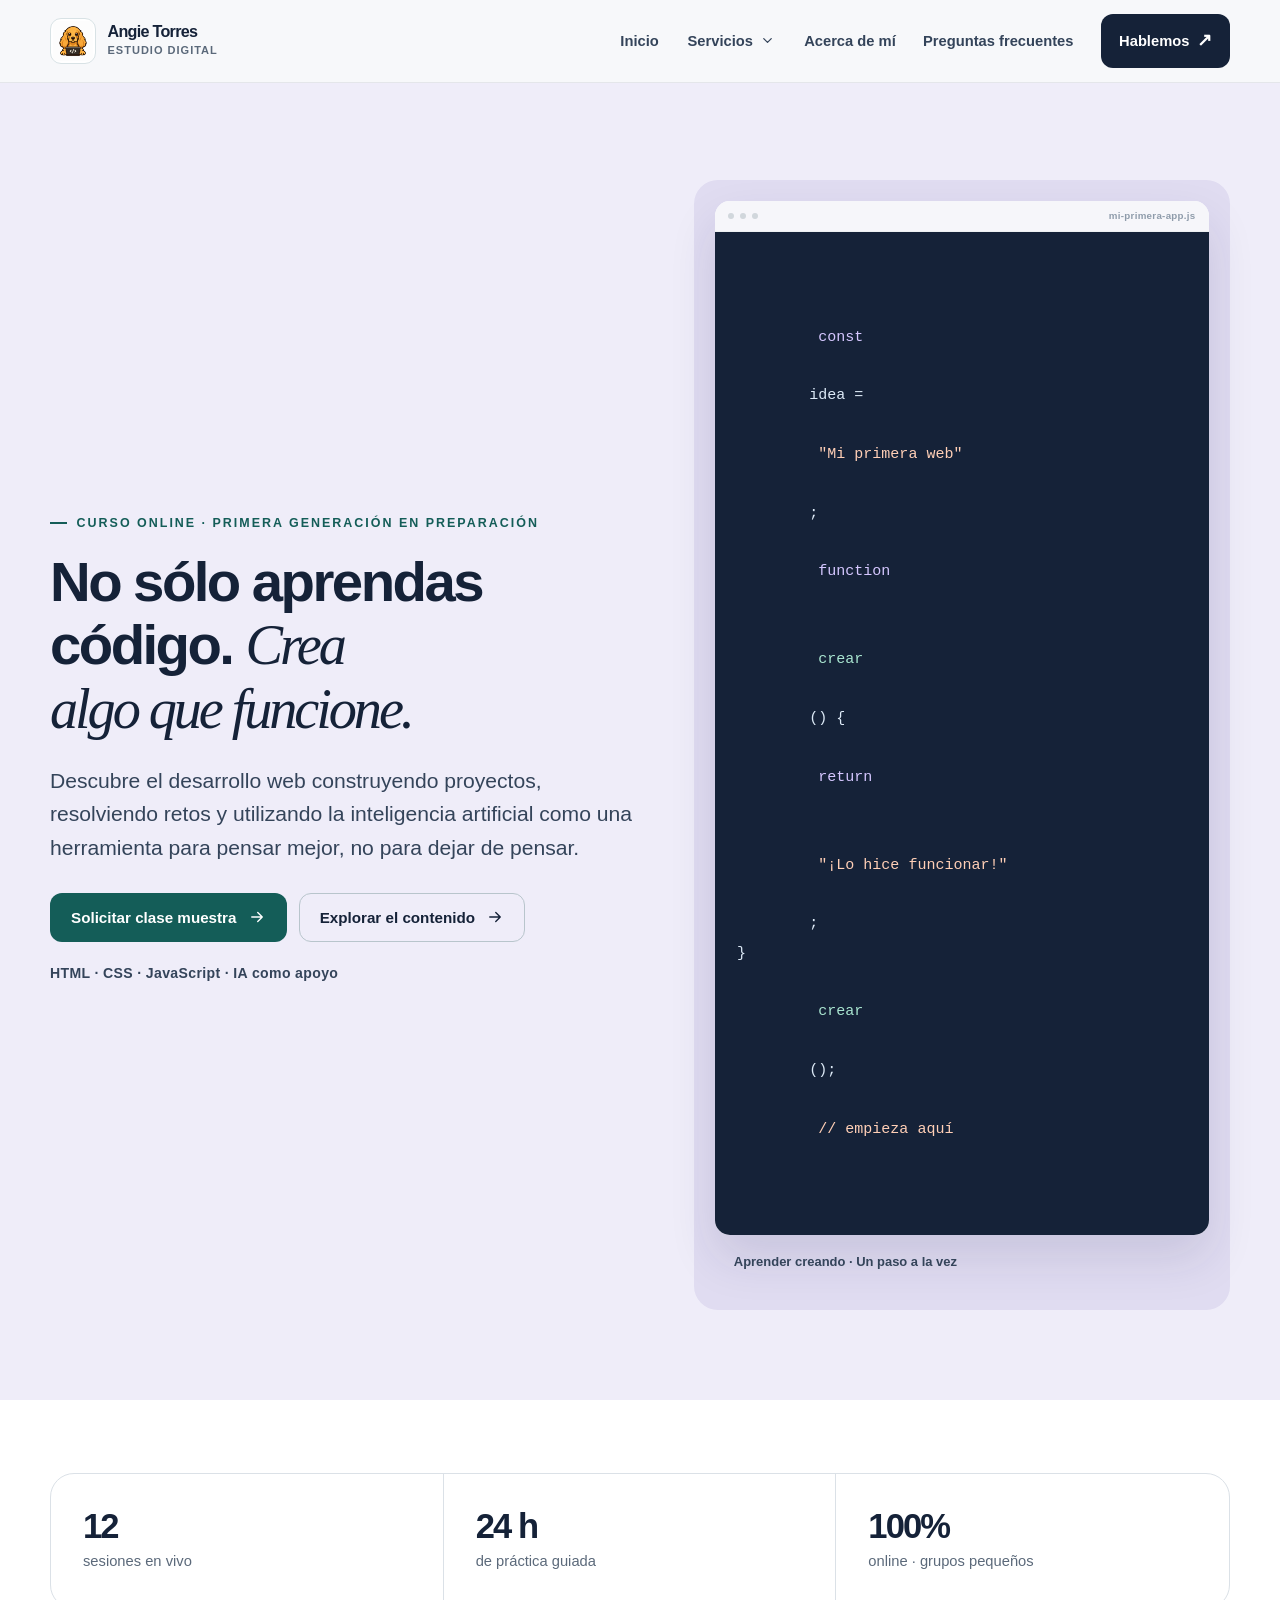
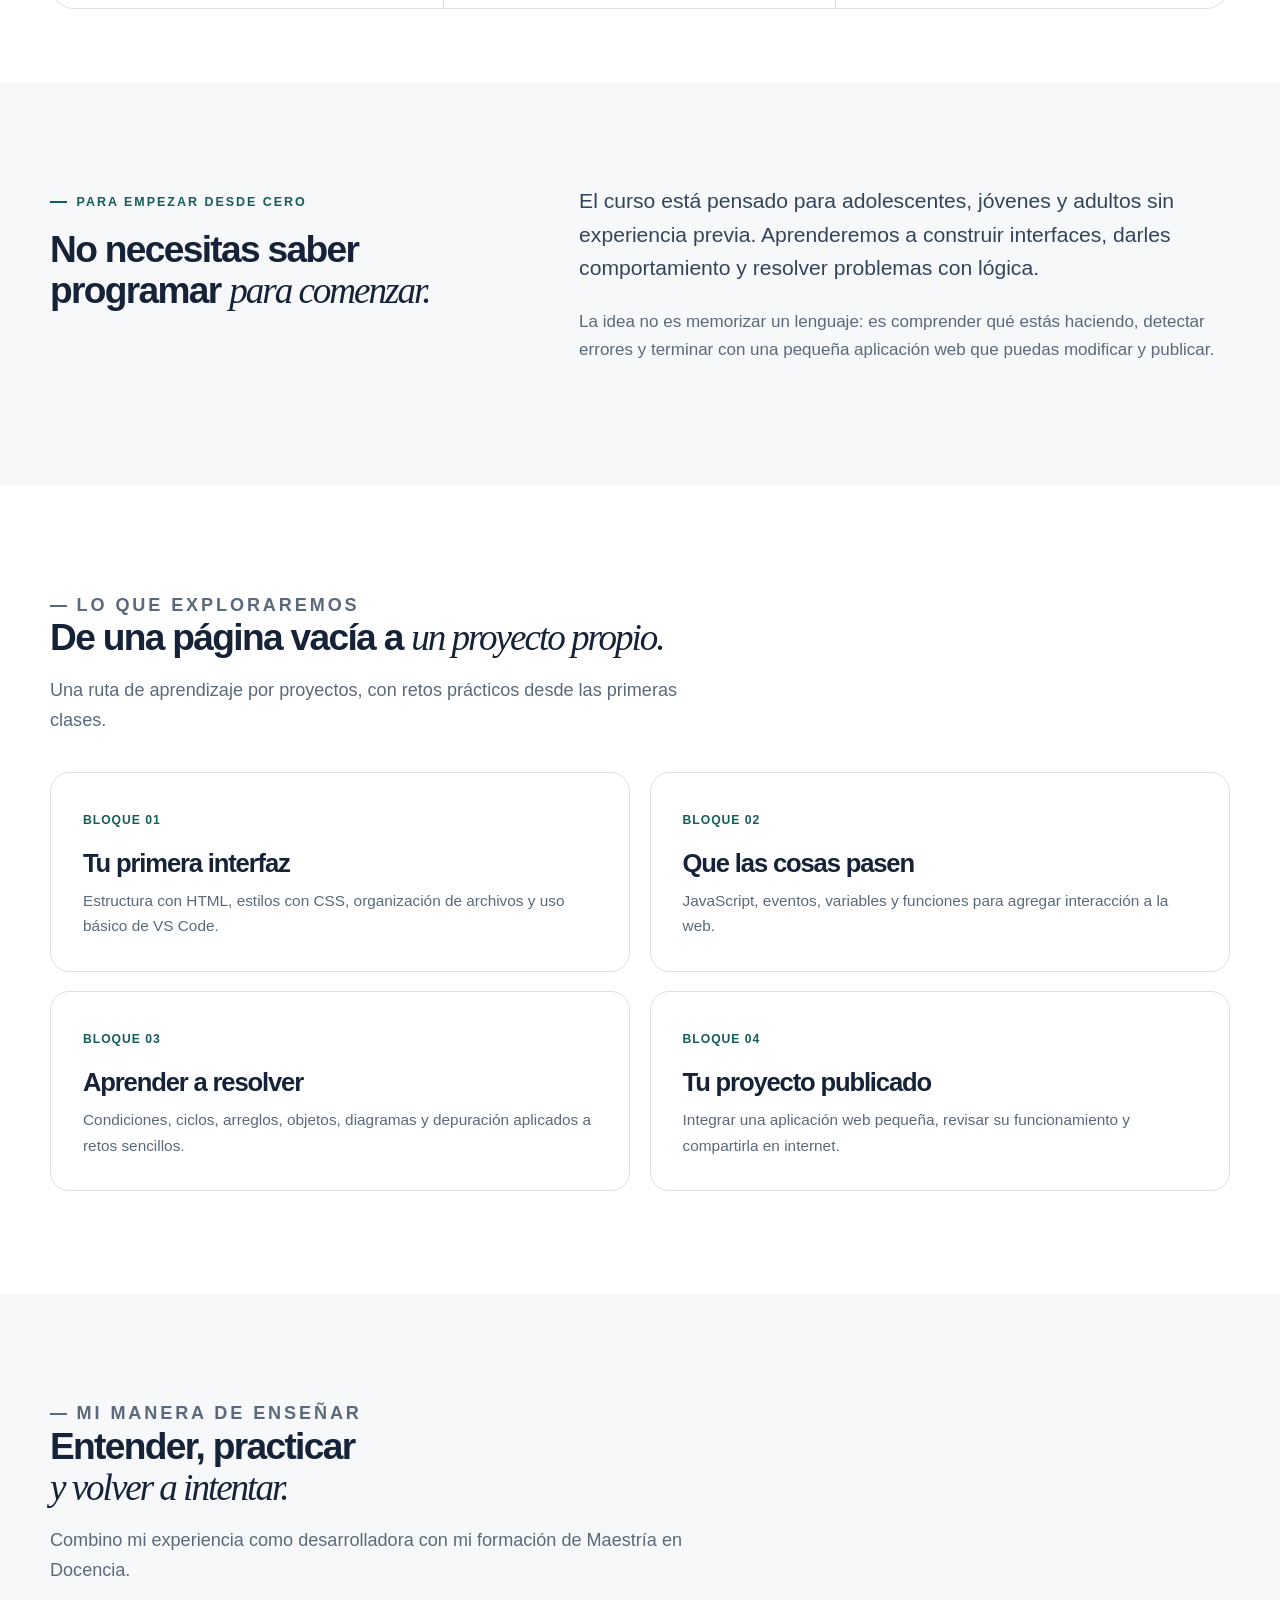
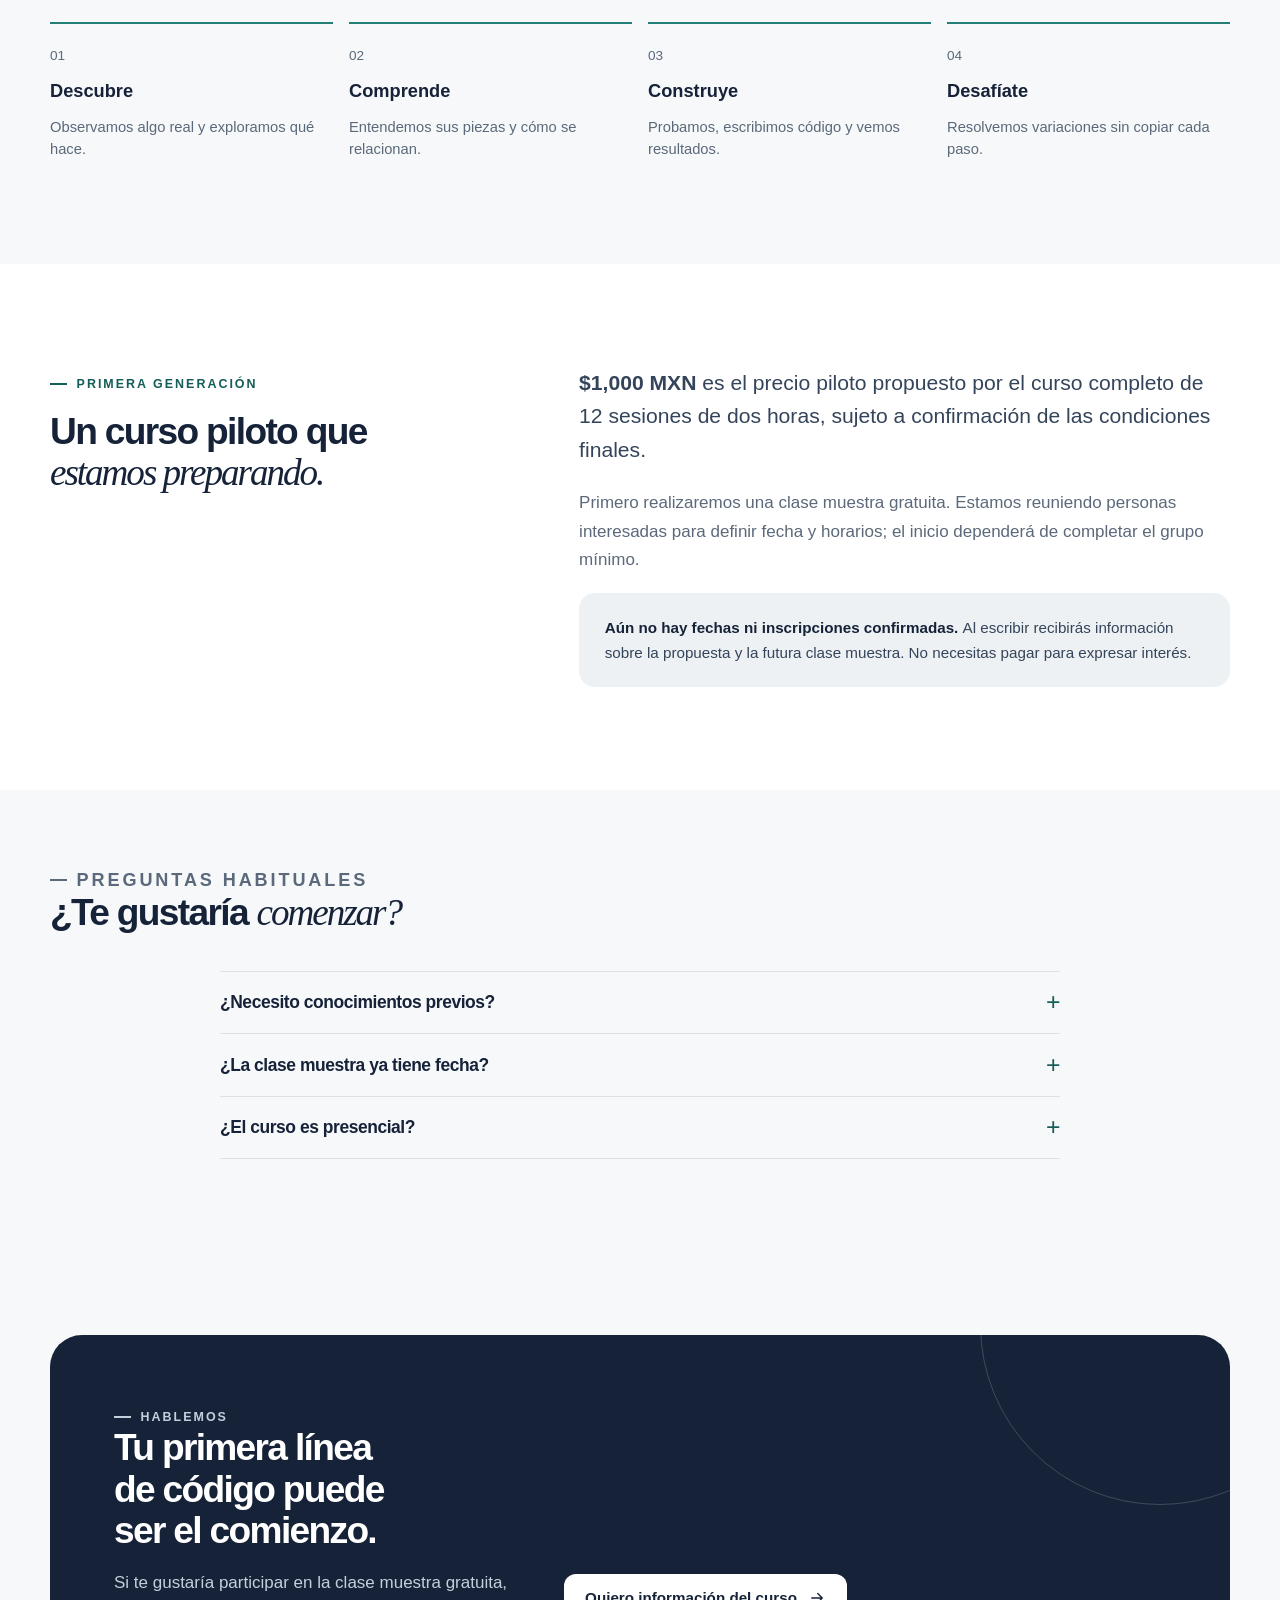
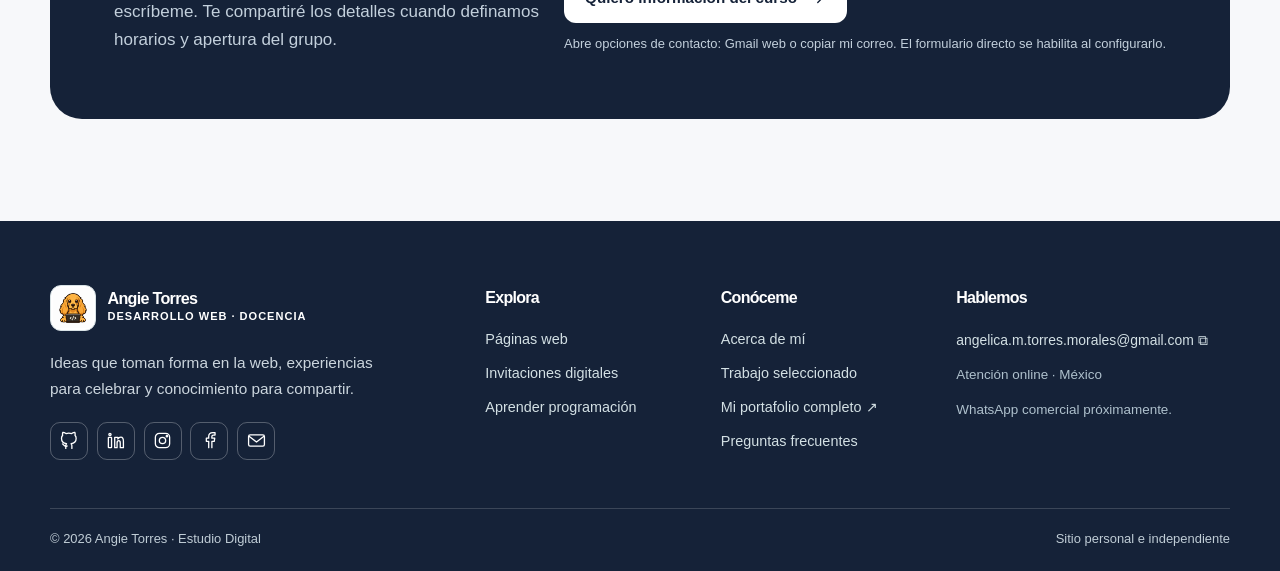
==== aprender.html @ 7e2b2d13 "feat: estructura profesional Estudio Digital V2" ====
<!DOCTYPE html>
<html lang="es-MX">
 <head>
  <meta charset="utf-8">
  <meta content="width=device-width,initial-scale=1" name="viewport">
  <title>
   Curso de desarrollo web desde cero | Angie Torres
  </title>
  <meta content="Curso online en preparaci&oacute;n: HTML, CSS, JavaScript e IA como apoyo. 12 sesiones, 24 horas y clase muestra gratuita, con fechas por definir." name="description">
  <meta content="#f7f8fa" name="theme-color">
  <meta content="website" property="og:type">
  <meta content="es_MX" property="og:locale">
  <meta content="Curso de desarrollo web desde cero | Angie Torres" property="og:title">
  <meta content="Curso online en preparaci&oacute;n: HTML, CSS, JavaScript e IA como apoyo. 12 sesiones, 24 horas y clase muestra gratuita, con fechas por definir." property="og:description">
  <link href="/assets/chewie/chewie-long.ico" rel="icon" type="image/x-icon">
  <link href="/assets/chewie/chewie-long-48.png" rel="icon" sizes="48x48" type="image/png">
  <link href="/assets/chewie/chewie-long-180.png" rel="apple-touch-icon" sizes="180x180">
  <link href="/css/tokens.css" rel="stylesheet">
  <link href="/css/global.css" rel="stylesheet">
  <link href="/css/components.css" rel="stylesheet">
  <link href="/css/chewie-v13.css" rel="stylesheet">
  <link href="/css/visual-refresh-v14.css" rel="stylesheet">
  <link href="/css/restore-v16.css" rel="stylesheet">
  <link href="/css/pages/aprender.css" rel="stylesheet">
  <script defer src="/js/emailjs-config.js">
  </script>
  <script defer src="/js/shared-layout.js">
  </script>
 </head>
 <body data-page="aprender">
  <a class="skip-link" href="#contenido">
   Saltar al contenido
  </a>
  <div id="shared-header">
  </div>
  <div id="shared-backdrop">
  </div>
  <main id="contenido">
   <!-- Sección: page-hero · page-hero-learning -->
   <section aria-labelledby="learn-title" class="page-hero page-hero-learning">
    <div class="container page-hero-grid">
     <div>
      <p class="kicker">
       Curso online &middot; Primera generaci&oacute;n en preparaci&oacute;n
      </p>
      <h1 id="learn-title">
       No s&oacute;lo aprendas c&oacute;digo.
       <span class="editorial">
        Crea algo que funcione.
       </span>
      </h1>
      <p class="lead">
       Descubre el desarrollo web construyendo proyectos, resolviendo retos y utilizando la inteligencia artificial como una herramienta para pensar mejor, no para dejar de pensar.
      </p>
      <div class="btn-row">
       <a class="btn btn-primary" data-contact="programacion" href="#contacto">
        Solicitar clase muestra
        <svg aria-hidden="true" fill="none" stroke="currentColor" stroke-linecap="round" stroke-linejoin="round" stroke-width="1.8" viewbox="0 0 24 24">
         <path d="M5 12h14m-6-6 6 6-6 6">
         </path>
        </svg>
       </a>
       <a class="btn btn-outline" href="#contenido-curso">
        Explorar el contenido
        <svg aria-hidden="true" fill="none" stroke="currentColor" stroke-linecap="round" stroke-linejoin="round" stroke-width="1.8" viewbox="0 0 24 24">
         <path d="M5 12h14m-6-6 6 6-6 6">
         </path>
        </svg>
       </a>
      </div>
      <p class="hero-meta">
       HTML &middot; CSS &middot; JavaScript &middot; IA como apoyo
      </p>
     </div>
     <div aria-label="Ilustraci&oacute;n tipogr&aacute;fica de una pr&aacute;ctica de JavaScript, no un editor funcional" class="learning-visual">
      <div class="code-window">
       <div aria-hidden="true" class="window-top">
        <i>
        </i>
        <i>
        </i>
        <i>
        </i>
        <span>
         mi-primera-app.js
        </span>
       </div>
       <div class="code-content">
        <span class="violet">
         const
        </span>
        idea =
        <span class="peach">
         "Mi primera web"
        </span>
        ;
        <span class="violet">
         function
        </span>
        <span class="mint">
         crear
        </span>
        () {
        <span class="violet">
         return
        </span>
        <span class="peach">
         "&iexcl;Lo hice funcionar!"
        </span>
        ;
}
        <span class="mint">
         crear
        </span>
        ();
        <span class="peach">
         // empieza aqu&iacute;
        </span>
       </div>
      </div>
      <p class="learning-caption">
       Aprender creando &middot; Un paso a la vez
      </p>
     </div>
    </div>
   </section>
   <!-- Sección: section-compact · section-white -->
   <section class="section-compact section-white">
    <div class="container">
     <div aria-label="Datos del curso piloto" class="facts-strip">
      <div class="fact">
       <strong>
        12
       </strong>
       <span>
        sesiones en vivo
       </span>
      </div>
      <div class="fact">
       <strong>
        24 h
       </strong>
       <span>
        de pr&aacute;ctica guiada
       </span>
      </div>
      <div class="fact">
       <strong>
        100%
       </strong>
       <span>
        online &middot; grupos peque&ntilde;os
       </span>
      </div>
     </div>
    </div>
   </section>
   <!-- Sección: section -->
   <section aria-labelledby="learn-intro" class="section">
    <div class="container intro-columns">
     <div>
      <p class="kicker">
       Para empezar desde cero
      </p>
      <h2 id="learn-intro">
       No necesitas saber programar
       <span class="editorial">
        para comenzar.
       </span>
      </h2>
     </div>
     <div>
      <p class="lead">
       El curso est&aacute; pensado para adolescentes, j&oacute;venes y adultos sin experiencia previa. Aprenderemos a construir interfaces, darles comportamiento y resolver problemas con l&oacute;gica.
      </p>
      <p class="muted">
       La idea no es memorizar un lenguaje: es comprender qu&eacute; est&aacute;s haciendo, detectar errores y terminar con una peque&ntilde;a aplicaci&oacute;n web que puedas modificar y publicar.
      </p>
     </div>
    </div>
   </section>
   <!-- Sección: contenido-curso -->
   <section aria-labelledby="curriculum-title" class="section section-white anchor-offset" id="contenido-curso">
    <div class="container">
     <div class="section-intro">
      <p class="kicker">
       Lo que exploraremos
      </p>
      <h2 id="curriculum-title">
       De una p&aacute;gina vac&iacute;a a
       <span class="editorial">
        un proyecto propio.
       </span>
      </h2>
      <p>
       Una ruta de aprendizaje por proyectos, con retos pr&aacute;cticos desde las primeras clases.
      </p>
     </div>
     <div class="curriculum-grid">
      <div class="curriculum-card">
       <span class="module">
        Bloque 01
       </span>
       <h3>
        Tu primera interfaz
       </h3>
       <p>
        Estructura con HTML, estilos con CSS, organizaci&oacute;n de archivos y uso b&aacute;sico de VS Code.
       </p>
      </div>
      <div class="curriculum-card">
       <span class="module">
        Bloque 02
       </span>
       <h3>
        Que las cosas pasen
       </h3>
       <p>
        JavaScript, eventos, variables y funciones para agregar interacci&oacute;n a la web.
       </p>
      </div>
      <div class="curriculum-card">
       <span class="module">
        Bloque 03
       </span>
       <h3>
        Aprender a resolver
       </h3>
       <p>
        Condiciones, ciclos, arreglos, objetos, diagramas y depuraci&oacute;n aplicados a retos sencillos.
       </p>
      </div>
      <div class="curriculum-card">
       <span class="module">
        Bloque 04
       </span>
       <h3>
        Tu proyecto publicado
       </h3>
       <p>
        Integrar una aplicaci&oacute;n web peque&ntilde;a, revisar su funcionamiento y compartirla en internet.
       </p>
      </div>
     </div>
    </div>
   </section>
   <!-- Sección: section -->
   <section aria-labelledby="method-title" class="section">
    <div class="container">
     <div class="section-intro">
      <p class="kicker">
       Mi manera de ense&ntilde;ar
      </p>
      <h2 id="method-title">
       Entender, practicar
       <br>
       <span class="editorial">
        y volver a intentar.
       </span>
      </h2>
      <p>
       Combino mi experiencia como desarrolladora con mi formaci&oacute;n de Maestr&iacute;a en Docencia.
      </p>
     </div>
     <div class="method-grid">
      <div class="method-step">
       <span>
        01
       </span>
       <strong>
        Descubre
       </strong>
       <p>
        Observamos algo real y exploramos qu&eacute; hace.
       </p>
      </div>
      <div class="method-step">
       <span>
        02
       </span>
       <strong>
        Comprende
       </strong>
       <p>
        Entendemos sus piezas y c&oacute;mo se relacionan.
       </p>
      </div>
      <div class="method-step">
       <span>
        03
       </span>
       <strong>
        Construye
       </strong>
       <p>
        Probamos, escribimos c&oacute;digo y vemos resultados.
       </p>
      </div>
      <div class="method-step">
       <span>
        04
       </span>
       <strong>
        Desaf&iacute;ate
       </strong>
       <p>
        Resolvemos variaciones sin copiar cada paso.
       </p>
      </div>
     </div>
    </div>
   </section>
   <!-- Sección: section · section-white -->
   <section aria-labelledby="conditions-title" class="section section-white">
    <div class="container intro-columns">
     <div>
      <p class="kicker">
       Primera generaci&oacute;n
      </p>
      <h2 id="conditions-title">
       Un curso piloto que
       <span class="editorial">
        estamos preparando.
       </span>
      </h2>
     </div>
     <div>
      <p class="lead">
       <strong>
        $1,000 MXN
       </strong>
       es el precio piloto propuesto por el curso completo de 12 sesiones de dos horas, sujeto a confirmaci&oacute;n de las condiciones finales.
      </p>
      <p class="muted">
       Primero realizaremos una clase muestra gratuita. Estamos reuniendo personas interesadas para definir fecha y horarios; el inicio depender&aacute; de completar el grupo m&iacute;nimo.
      </p>
      <div class="notice">
       <strong>
        A&uacute;n no hay fechas ni inscripciones confirmadas.
       </strong>
       Al escribir recibir&aacute;s informaci&oacute;n sobre la propuesta y la futura clase muestra. No necesitas pagar para expresar inter&eacute;s.
      </div>
     </div>
    </div>
   </section>
   <!-- Sección: section-compact -->
   <section aria-labelledby="faq-title" class="section-compact">
    <div class="container">
     <div class="section-intro">
      <p class="kicker">
       Preguntas habituales
      </p>
      <h2 id="faq-title">
       &iquest;Te gustar&iacute;a
       <span class="editorial">
        comenzar?
       </span>
      </h2>
     </div>
     <div class="faq-list">
      <details>
       <summary>
        &iquest;Necesito conocimientos previos?
       </summary>
       <p>
        No. La propuesta est&aacute; dise&ntilde;ada para personas que quieren comenzar desde cero y practicar con HTML, CSS y JavaScript paso a paso.
       </p>
      </details>
      <details>
       <summary>
        &iquest;La clase muestra ya tiene fecha?
       </summary>
       <p>
        Todav&iacute;a no. Actualmente estamos reuniendo personas interesadas y despu&eacute;s confirmaremos fechas, horarios y condiciones de apertura.
       </p>
      </details>
      <details>
       <summary>
        &iquest;El curso es presencial?
       </summary>
       <p>
        No. La propuesta piloto contempla 12 sesiones en vivo, completamente online.
       </p>
      </details>
     </div>
    </div>
   </section>
   <!-- Sección: contacto -->
   <section aria-labelledby="contact-title" class="section anchor-offset" id="contacto">
    <div class="container">
     <div class="contact-panel">
      <div>
       <p class="kicker">
        Hablemos
       </p>
       <h2 id="contact-title">
        Tu primera l&iacute;nea de c&oacute;digo puede ser el comienzo.
       </h2>
       <p>
        Si te gustar&iacute;a participar en la clase muestra gratuita, escr&iacute;beme. Te compartir&eacute; los detalles cuando definamos horarios y apertura del grupo.
       </p>
      </div>
      <div class="contact-actions">
       <a class="btn btn-light" data-contact="programacion" href="#contacto">
        Quiero informaci&oacute;n del curso
        <svg aria-hidden="true" fill="none" stroke="currentColor" stroke-linecap="round" stroke-linejoin="round" stroke-width="1.8" viewbox="0 0 24 24">
         <path d="M5 12h14m-6-6 6 6-6 6">
         </path>
        </svg>
       </a>
       <span class="contact-secondary">
        Abre opciones de contacto: Gmail web o copiar mi correo. El formulario directo se habilita al configurarlo.
       </span>
      </div>
     </div>
    </div>
   </section>
  </main>
  <div id="shared-footer">
  </div>
  <div id="shared-contact">
  </div>
 </body>
</html>
---- css/tokens.css ----
/* ========================================================
   Estudio Digital · Sistema visual V1. Una identidad, tres servicios.
   ======================================================== */

:root {
  color-scheme: light;
  --ink: #152238;
  --ink-soft: #34445a;
  --muted: #5b697a;
  --muted-on-dark: #c3d0dc;
  --paper: #f7f8fa;
  --white: #fff;
  --teal: #237f78;
  --teal-dark: #145d58;
  --teal-pale: #e2f0ec;
  --rose: #f5eae5;
  --lavender: #eae9fa;
  --line: #dbe1e7;
  --line-dark: rgba(255,255,255,.19);
  --shadow-soft: 0 15px 44px rgba(21,34,56,.07);
  --shadow-frame: 0 28px 68px rgba(21,34,56,.16);
  --font-body: "Aptos","Segoe UI",-apple-system,BlinkMacSystemFont,"Helvetica Neue",Arial,sans-serif;
  --font-editorial: Georgia,"Times New Roman",serif;
  --text-xs: .875rem;
  --text-sm: .9375rem;
  --text-base: 1.0625rem;
  --text-lg: clamp(1.13rem,1.3vw,1.27rem);
  --h1: clamp(2.5rem,4.4vw,3.65rem);
  --h2: clamp(1.95rem,2.9vw,2.7rem);
  --h3: clamp(1.3rem,2vw,1.66rem);
  --radius-sm: 10px;
  --radius-md: 16px;
  --radius-lg: 24px;
  --radius-xl: 32px;
  --container: 1180px;
  --space-section: clamp(4.25rem,8vw,7.5rem);
}
---- css/global.css ----
*,*::before,*::after {
  box-sizing: border-box;
}

html {
  scroll-behavior: smooth;
  scroll-padding-top: 92px;
}

body {
  margin: 0;
  background: var(--paper);
  color: var(--ink);
  font-family: var(--font-body);
  font-size: var(--text-base);
  line-height: 1.67;
  -webkit-font-smoothing: antialiased;
  text-rendering: optimizeLegibility;
}

a {
  color: inherit;
  text-underline-offset: .18em;
}

button,input,textarea,select {
  font: inherit;
}

button {
  cursor: pointer;
}

img,svg {
  max-width: 100%;
}

img {
  display: block;
  height: auto;
}

picture {
  display: block;
}

p,h1,h2,h3,h4,ul,ol {
  margin-top: 0;
}

h1,h2,h3,h4 {
  line-height: 1.12;
  letter-spacing: -.045em;
  text-wrap: balance;
}

h1 {
  font-size: var(--h1);
  font-weight: 760;
}

h2 {
  font-size: var(--h2);
  font-weight: 740;
}

h3 {
  font-size: var(--h3);
  font-weight: 710;
}

p {
  margin-bottom: 1.1em;
}

li {
  margin-bottom: .35em;
}

ul,ol {
  padding-left: 1.3em;
}

::selection {
  background: #beded8;
  color: var(--ink);
}

:focus-visible {
  outline: 3px solid #0b8078;
  outline-offset: 4px;
}

.container {
  width: min(var(--container),calc(100% - 48px));
  margin-inline: auto;
}

.section {
  padding-block: var(--space-section);
}

.section-compact {
  padding-block: clamp(3rem,5.7vw,5rem);
}

.section-white {
  background: var(--white);
}

.section-dark {
  background: var(--ink);
  color: var(--white);
}

.kicker {
  display: inline-flex;
  gap: .6rem;
  align-items: center;
  margin: 0 0 1.15rem;
  font-size: .78rem;
  line-height: 1.3;
  font-weight: 800;
  letter-spacing: .16em;
  text-transform: uppercase;
  color: var(--teal-dark);
}

.kicker::before {
  content: "";
  width: 17px;
  height: 2px;
  background: currentColor;
  flex: none;
}

.section-dark .kicker,.dark-panel .kicker {
  color: #9cdbce;
}

.lead {
  font-size: clamp(1.12rem,1.65vw,1.35rem);
  line-height: 1.58;
  color: var(--ink-soft);
}

.muted {
  color: var(--muted);
}

.section-dark .muted,.dark-panel .muted {
  color: var(--muted-on-dark);
}

.text-measure {
  max-width: 64ch;
}

.text-narrow {
  max-width: 52ch;
}

.editorial {
  font-family: var(--font-editorial);
  font-style: italic;
  font-weight: 400;
  letter-spacing: -.055em;
}

.eyebrow {
  font-size: .82rem;
  font-weight: 800;
  letter-spacing: .12em;
  text-transform: uppercase;
}

.anchor-offset {
  scroll-margin-top: 100px;
}

.visually-hidden {
  position: absolute !important;
  clip: rect(0,0,0,0);
  height: 1px;
  width: 1px;
  overflow: hidden;
  white-space: nowrap;
}

.skip-link {
  position: fixed;
  z-index: 200;
  top: -100px;
  left: 15px;
  padding: .8rem 1rem;
  background: var(--white);
  color: var(--ink);
  font-weight: 700;
  border: 2px solid var(--teal);
}

.skip-link:focus {
  top: 12px;
}

.section-head {
  display: flex;
  justify-content: space-between;
  align-items: end;
  gap: 2rem;
  margin-bottom: 2.25rem;
}

.section-head h2 {
  max-width: 780px;
  margin: 0;
}

.section-head p {
  max-width: 39ch;
  margin: 0;
  color: var(--muted);
}

.section-intro {
  max-width: 70ch;
  margin-bottom: 2.3rem;
}

.section-intro h2 {
  margin: 0 0 1rem;
}

.section-intro p {
  margin: 0;
  color: var(--muted);
  font-size: var(--text-lg);
}

.stack>*+* {
  margin-top: 1.2rem;
}

@media (max-width:720px) {
  .container {
    width: min(var(--container),calc(100% - 36px));
  }

  .section-head {
    align-items: start;
    flex-direction: column;
    gap: .9rem;
  }

  .section-head p {
    max-width: 60ch;
  }

  html {
    scroll-padding-top: 76px;
  }
}

@media (max-width:350px) {
  .container {
    width: calc(100% - 28px);
  }

  h1 {
    font-size: 2.35rem;
  }
}

@media (prefers-reduced-motion:reduce) {
  html {
    scroll-behavior: auto;
  }

  *,*::before,*::after {
    animation-duration: .01ms !important;
    transition-duration: .01ms !important;
    scroll-behavior: auto !important;
  }
}
---- css/components.css ----
/* ========================================================
   Shared navigation & controls
   ======================================================== */.site-header {
  position: sticky;
  top: 0;
  z-index: 80;
  background: rgba(247,248,250,.97);
  border-bottom: 1px solid rgba(21,34,56,.08);
  backdrop-filter: blur(16px);
}.header-inner {
  min-height: 82px;
  display: flex;
  align-items: center;
  justify-content: space-between;
  gap: 1.25rem;
}.brand {
  display: flex;
  align-items: center;
  gap: .72rem;
  text-decoration: none;
  flex-shrink: 0;
}.brand-mark {
  height: 40px;
  width: 40px;
  background: var(--ink);
  border-radius: 11px;
  color: #fff;
  display: grid;
  place-items: center;
  font-weight: 850;
  font-size: 1.06rem;
  letter-spacing: -.09em;
}.brand strong {
  display: block;
  font-size: 1.01rem;
  letter-spacing: -.045em;
  line-height: 1.17;
}.brand small {
  display: block;
  font-size: .69rem;
  letter-spacing: .09em;
  text-transform: uppercase;
  color: var(--muted);
  font-weight: 650;
  line-height: 1.8;
}.site-nav {
  display: flex;
  align-items: center;
  gap: 1.7rem;
}.site-nav a {
  font-size: .92rem;
  text-decoration: none;
  color: var(--ink-soft);
  font-weight: 660;
  white-space: nowrap;
  transition: color .2s;
}.site-nav a:hover,.site-nav a[aria-current=page] {
  color: var(--teal-dark);
}.site-nav .nav-cta {
  background: var(--ink);
  color: var(--white);
  border-radius: 12px;
  padding: .8rem 1.15rem;
}.site-nav .nav-cta:hover {
  color: #fff;
  background: var(--teal-dark);
}.menu-toggle {
  display: none;
  align-items: center;
  justify-content: center;
  flex-direction: column;
  gap: 5px;
  border: 1px solid var(--line);
  background: var(--white);
  width: 45px;
  height: 44px;
  border-radius: 12px;
  color: var(--ink);
}.menu-toggle span {
  height: 2px;
  width: 19px;
  background: currentColor;
  border-radius: 2px;
  transition: transform .2s,opacity .2s;
}.menu-toggle[aria-expanded=true] span:first-child {
  transform: translateY(7px) rotate(45deg);
}.menu-toggle[aria-expanded=true] span:nth-child(2) {
  opacity: 0;
}.menu-toggle[aria-expanded=true] span:last-child {
  transform: translateY(-7px) rotate(-45deg);
}.nav-backdrop {
  display: none;
}.btn {
  display: inline-flex;
  align-items: center;
  justify-content: center;
  gap: .7rem;
  min-height: 49px;
  border: 1.5px solid transparent;
  border-radius: 12px;
  padding: .82rem 1.25rem;
  font-size: .95rem;
  font-weight: 750;
  line-height: 1.3;
  text-decoration: none;
  text-align: center;
  transition: background .2s,transform .2s,border-color .2s,color .2s;
  max-width: 100%;
}.btn:hover {
  transform: translateY(-2px);
}.btn svg,.text-link svg {
  width: 18px;
  height: 18px;
  flex: none;
}.btn-primary {
  color: var(--white);
  background: var(--teal-dark);
}.btn-primary:hover {
  background: #0f4a46;
}.btn-ink {
  color: var(--white);
  background: var(--ink);
}.btn-ink:hover {
  background: #29435c;
}.btn-outline {
  background: transparent;
  color: var(--ink);
  border-color: #b8c5cc;
}.btn-outline:hover {
  border-color: var(--teal-dark);
  color: var(--teal-dark);
  background: rgba(35,127,120,.045);
}.btn-light {
  background: var(--white);
  color: var(--ink);
}.btn-light:hover {
  background: #e9f3f0;
}.btn-ghost-light {
  border-color: rgba(255,255,255,.38);
  color: var(--white);
}.btn-ghost-light:hover {
  background: rgba(255,255,255,.12);
}.btn-row {
  display: flex;
  align-items: center;
  gap: .75rem;
  flex-wrap: wrap;
}.text-link {
  display: inline-flex;
  align-items: center;
  gap: .45rem;
  font-weight: 760;
  font-size: .94rem;
  text-decoration: none;
  color: var(--teal-dark);
  border-bottom: 1px solid transparent;
}.text-link:hover {
  border-bottom-color: currentColor;
}.section-dark .text-link,.dark-panel .text-link {
  color: #c5e9df;
}/* ========================================================
   Hero
   ======================================================== */.hero-home {
  position: relative;
  padding: clamp(4.2rem,8vw,7.1rem) 0 clamp(5.4rem,9vw,8.1rem);
  background: var(--paper);
  overflow: hidden;
}.hero-home::after {
  content: "";
  position: absolute;
  right: -190px;
  top: 30px;
  width: 410px;
  height: 410px;
  border: 1px solid #d8e8e5;
  border-radius: 50%;
  pointer-events: none;
}.hero-grid {
  display: grid;
  grid-template-columns: minmax(0,1.02fr) minmax(0,.98fr);
  gap: clamp(2rem,4vw,5rem);
  align-items: center;
  position: relative;
  z-index: 1;
}.hero-copy h1 {
  margin-bottom: 1.6rem;
  max-width: 13ch;
}.hero-copy h1 .editorial {
  color: var(--teal-dark);
}.hero-copy .lead {
  max-width: 51ch;
  margin-bottom: 2rem;
}.hero-trust {
  margin-top: 2.6rem;
  display: flex;
  align-items: center;
  gap: .85rem;
  font-size: .87rem;
  font-weight: 650;
  color: var(--muted);
}.hero-trust .line {
  width: 27px;
  height: 1px;
  background: var(--teal);
}.hero-stage {
  position: relative;
  min-height: 460px;
  display: flex;
  align-items: center;
  justify-content: center;
}.stage-field {
  position: absolute;
  right: 3%;
  top: 2%;
  bottom: 6%;
  left: 12%;
  border-radius: 30px;
  background: #e8f0ee;
}.stage-window {
  background: #fff;
  border: 1px solid #dce4e7;
  border-radius: 16px;
  box-shadow: var(--shadow-frame);
  overflow: hidden;
  position: absolute;
}.stage-primary {
  width: 91%;
  top: 8%;
  left: 0%;
  transform: rotate(-3deg);
}.stage-secondary {
  width: 66%;
  right: -1%;
  bottom: 0%;
  transform: rotate(4deg);
}.window-top {
  display: flex;
  align-items: center;
  gap: .36rem;
  height: 31px;
  padding: 0 .85rem;
  background: #fff;
  border-bottom: 1px solid #edf0f2;
}.window-top i {
  width: 6px;
  height: 6px;
  background: #d1d7dc;
  border-radius: 50%;
}.window-top span {
  font-size: .61rem;
  color: #8e9baa;
  margin-left: auto;
  font-weight: 700;
  letter-spacing: .03em;
}.stage-window img {
  width: 100%;
  height: auto;
  object-fit: cover;
}.stage-note {
  position: absolute;
  left: -2%;
  bottom: 2.5%;
  padding: .65rem 1rem;
  background: var(--ink);
  border-radius: 12px;
  color: #fff;
  font-size: .77rem;
  font-weight: 650;
  box-shadow: var(--shadow-soft);
  transform: rotate(-5deg);
}/* ========================================================
   Services
   ======================================================== */.services-grid {
  display: grid;
  grid-template-columns: repeat(3,minmax(0,1fr));
  gap: 1.15rem;
}.service-card {
  min-height: 370px;
  display: flex;
  flex-direction: column;
  align-items: flex-start;
  gap: .7rem;
  padding: clamp(1.55rem,2.5vw,2.25rem);
  border-radius: var(--radius-lg);
  border: 1px solid rgba(21,34,56,.07);
  transition: transform .25s,box-shadow .25s;
}.service-card:hover {
  transform: translateY(-5px);
  box-shadow: var(--shadow-soft);
}.service-card.business {
  background: #e8f0ed;
}.service-card.events {
  background: var(--rose);
}.service-card.learning {
  background: var(--lavender);
}.service-top {
  width: 100%;
  display: flex;
  justify-content: space-between;
  align-items: center;
  margin-bottom: 1.6rem;
}.service-index {
  font-size: .77rem;
  font-weight: 800;
  letter-spacing: .12em;
  color: #46576a;
}.service-glyph {
  display: grid;
  place-items: center;
  width: 46px;
  height: 46px;
  border: 1px solid rgba(21,34,56,.2);
  border-radius: 14px;
}.service-glyph svg {
  width: 23px;
  height: 23px;
}.service-card h3 {
  font-size: clamp(1.6rem,2vw,1.99rem);
  margin: 0;
}.service-card p {
  color: var(--ink-soft);
  line-height: 1.55;
  margin: 0 0 1.5rem;
}.service-card .text-link {
  margin-top: auto;
  color: var(--ink);
}/* ========================================================
   Project gallery
   ======================================================== */.projects-top {
  display: flex;
  align-items: end;
  justify-content: space-between;
  gap: 2rem;
  margin-bottom: 2rem;
}.projects-top h2 {
  margin-bottom: 0;
}.project-grid {
  display: grid;
  grid-template-columns: 1.15fr .85fr;
  gap: 1.2rem;
}.project-card {
  overflow: hidden;
  border-radius: var(--radius-lg);
  background: #fff;
  color: var(--ink);
  display: flex;
  flex-direction: column;
}.project-image {
  aspect-ratio: 16/9;
  background: #e5ecec;
  padding: 1.35rem;
  display: flex;
  align-items: center;
  justify-content: center;
  overflow: hidden;
}.project-image img {
  width: 100%;
  height: 100%;
  object-fit: cover;
  object-position: top;
  border-radius: 8px;
  box-shadow: 0 16px 26px rgba(21,34,56,.12);
}.project-body {
  padding: 1.6rem 1.75rem 1.9rem;
  flex: 1;
  display: flex;
  flex-direction: column;
}.project-body h3 {
  font-size: 1.55rem;
  letter-spacing: -.035em;
  margin: .75rem 0 .7rem;
}.project-body p {
  color: var(--muted);
  font-size: .99rem;
  line-height: 1.65;
  margin: 0 0 1.35rem;
}.project-body .text-link {
  margin-top: auto;
}.mini-tag {
  display: inline-block;
  font-size: .73rem;
  font-weight: 780;
  letter-spacing: .08em;
  text-transform: uppercase;
  color: var(--teal-dark);
}.project-footnote {
  margin: 1.5rem 0 0;
  color: #c2d0dc;
  font-size: .85rem;
}/* ========================================================
   About
   ======================================================== */.about-grid {
  display: grid;
  grid-template-columns: .79fr 1.21fr;
  gap: clamp(2rem,6vw,7rem);
  align-items: center;
}.portrait-wrap {
  position: relative;
  max-width: 440px;
}.portrait-wrap:after {
  position: absolute;
  content: "";
  right: -14px;
  bottom: -15px;
  width: 61%;
  height: 49%;
  border: 2px solid #a5c5c0;
  border-radius: 24px;
  z-index: 0;
}.portrait-wrap img {
  position: relative;
  z-index: 1;
  aspect-ratio: 4/4.25;
  width: 100%;
  object-fit: cover;
  object-position: center 27%;
  border-radius: 24px;
  filter: saturate(.85);
}.about-copy h2 {
  margin-bottom: 1.4rem;
}.about-copy p {
  color: var(--ink-soft);
}.about-tags {
  display: flex;
  flex-wrap: wrap;
  gap: .5rem;
  margin: 1.8rem 0;
}.about-tags span {
  padding: .42rem .83rem;
  border: 1px solid var(--line);
  background: #fff;
  border-radius: 40px;
  color: var(--ink-soft);
  font-size: .85rem;
  font-weight: 640;
}.about-links {
  display: flex;
  gap: 1.25rem;
  flex-wrap: wrap;
  margin-top: 1.75rem;
}/* ========================================================
   Contact, footer
   ======================================================== */.contact-panel {
  position: relative;
  overflow: hidden;
  background: var(--ink);
  color: #fff;
  border-radius: var(--radius-xl);
  padding: clamp(2.15rem,5vw,4.5rem);
  display: grid;
  grid-template-columns: 1fr auto;
  gap: 1.5rem;
  align-items: end;
}.contact-panel:after {
  content: "";
  position: absolute;
  right: -110px;
  top: -190px;
  width: 360px;
  height: 360px;
  border: 1px solid rgba(255,255,255,.18);
  border-radius: 50%;
  pointer-events: none;
}.contact-panel h2 {
  max-width: 15ch;
  margin: 0 0 1.1rem;
}.contact-panel p {
  color: var(--muted-on-dark);
  margin: 0;
  max-width: 56ch;
}.contact-actions {
  position: relative;
  z-index: 1;
}.contact-secondary {
  display: block;
  margin-top: .65rem;
  font-size: .81rem;
  color: #c3d0dc;
  text-align: center;
}.site-footer {
  padding: 2.65rem 0 2rem;
  border-top: 1px solid var(--line);
  background: var(--paper);
}.footer-top {
  display: flex;
  justify-content: space-between;
  gap: 2rem;
  align-items: start;
  padding-bottom: 1.4rem;
}.footer-top p {
  margin: .6rem 0 0;
  max-width: 40ch;
  color: var(--muted);
  font-size: .94rem;
}.footer-links {
  display: flex;
  flex-wrap: wrap;
  gap: .7rem 1.4rem;
  font-size: .89rem;
  font-weight: 650;
}.footer-links a {
  text-decoration: none;
}.footer-links a:hover {
  text-decoration: underline;
}.footer-bottom {
  display: flex;
  justify-content: space-between;
  gap: 1rem;
  padding-top: 1.2rem;
  border-top: 1px solid var(--line);
  color: var(--muted);
  font-size: .81rem;
}/* ========================================================
   Interior landing pages
   ======================================================== */.page-hero {
  padding: clamp(4rem,7.6vw,6.7rem) 0 clamp(4rem,7vw,6.6rem);
  overflow: hidden;
}.page-hero-business {
  background: #e9f0ed;
}.page-hero-events {
  background: #f5ebe7;
}.page-hero-grid {
  display: grid;
  grid-template-columns: minmax(0,1.05fr) minmax(0,.95fr);
  gap: clamp(2rem,4vw,5rem);
  align-items: center;
}.page-hero h1 {
  max-width: 14ch;
  margin: 0 0 1.45rem;
}.page-hero .lead {
  margin-bottom: 1.8rem;
  max-width: 50ch;
}.page-hero .hero-meta {
  font-size: .88rem;
  letter-spacing: .025em;
  font-weight: 680;
  color: var(--ink-soft);
  margin: 1.25rem 0 0;
}.business-visual {
  padding: 1.25rem;
  border-radius: 22px;
  background: #d9e5e0;
  box-shadow: var(--shadow-soft);
}.business-visual .mock-browser {
  background: #fff;
  overflow: hidden;
  border-radius: 12px;
  box-shadow: 0 15px 35px rgba(21,34,56,.12);
}.business-visual img {
  width: 100%;
  object-fit: cover;
  aspect-ratio: 16/10;
  object-position: top;
}.visual-caption {
  font-size: .75rem;
  font-weight: 680;
  color: var(--ink-soft);
  margin: .85rem .3rem 0;
}.intro-columns {
  display: grid;
  grid-template-columns: .82fr 1.18fr;
  gap: clamp(2rem,6vw,7rem);
  align-items: start;
}.intro-columns h2 {
  margin: 0;
}.intro-columns .lead {
  margin-top: 0;
}.feature-grid {
  display: grid;
  grid-template-columns: repeat(3,minmax(0,1fr));
  gap: 1.25rem;
}.feature {
  border-top: 1px solid var(--line);
  padding-top: 1.6rem;
}.feature .number {
  display: block;
  font-size: .78rem;
  letter-spacing: .12em;
  font-weight: 850;
  color: var(--teal-dark);
  margin-bottom: 1.2rem;
}.feature h3 {
  font-size: 1.31rem;
  letter-spacing: -.025em;
  margin-bottom: .65rem;
}.feature p {
  color: var(--muted);
  font-size: .96rem;
  line-height: 1.65;
  margin: 0;
}.steps-grid {
  display: grid;
  grid-template-columns: repeat(4,minmax(0,1fr));
  gap: 1.1rem;
}.step {
  padding: 1.6rem;
  background: var(--white);
  border-radius: 16px;
  border: 1px solid var(--line);
}.step-number {
  display: block;
  color: var(--teal-dark);
  font-size: .81rem;
  font-weight: 820;
  letter-spacing: .11em;
  margin-bottom: 2rem;
}.step h3 {
  font-size: 1.22rem;
  margin-bottom: .6rem;
}.step p {
  font-size: .94rem;
  line-height: 1.6;
  color: var(--muted);
  margin: 0;
}.highlight-note {
  border-left: 3px solid var(--teal);
  padding: .6rem 0 .6rem 1.15rem;
  color: var(--ink-soft);
  font-size: .98rem;
}/* ========================================================
   Events: an original editorial illustration, explicitly conceptual
   ======================================================== */.invitation-stage {
  height: 490px;
  background: #e7d7d2;
  border-radius: 25px;
  display: grid;
  place-items: center;
  position: relative;
  overflow: hidden;
}.invitation-stage:before {
  position: absolute;
  content: "";
  inset: 19px;
  border: 1px solid rgba(115,75,73,.18);
  border-radius: 17px;
}.invitation-paper {
  width: 70%;
  max-width: 310px;
  min-height: 380px;
  border-radius: 4px;
  display: flex;
  justify-content: center;
  align-items: center;
  flex-direction: column;
  gap: .65rem;
  padding: 2rem;
  text-align: center;
  background: #fffbf7;
  box-shadow: 12px 18px 35px rgba(85,52,50,.14);
  transform: rotate(-5deg);
}.invitation-paper .script {
  font: italic 2.55rem/.99 var(--font-editorial);
  color: #775b5c;
  letter-spacing: -.075em;
}.invitation-paper .date {
  font-size: .75rem;
  letter-spacing: .21em;
  text-transform: uppercase;
  color: #735e61;
}.invitation-paper .fine-rule {
  width: 50px;
  height: 1px;
  background: #c4a7a2;
  margin: .8rem auto;
}.invitation-paper p {
  color: #775f61;
  font-size: .73rem;
  line-height: 1.6;
  margin: 0;
}.invitation-flower {
  font-size: 2.2rem;
  font-family: var(--font-editorial);
  color: #ad8b8d;
  font-style: italic;
  line-height: 1;
}.concept-tag {
  position: absolute;
  bottom: 20px;
  right: 20px;
  background: #fff;
  color: var(--ink);
  border-radius: 10px;
  padding: .45rem .8rem;
  font-size: .72rem;
  font-weight: 760;
}.style-grid {
  display: grid;
  grid-template-columns: repeat(3,minmax(0,1fr));
  gap: 1.25rem;
}.style-item {
  margin: 0;
}.style-frame {
  min-height: 315px;
  display: flex;
  align-items: center;
  justify-content: center;
  overflow: hidden;
  border-radius: 18px;
  padding: 1.3rem;
}.style-frame.romantic {
  background: #eddad7;
}.style-frame.minimal {
  background: #e3e6e4;
}.style-frame.natural {
  background: #dfe6d9;
}.style-preview {
  width: 78%;
  max-width: 230px;
  min-height: 260px;
  padding: 2rem 1rem;
  background: #fbf8f4;
  display: flex;
  flex-direction: column;
  justify-content: center;
  align-items: center;
  text-align: center;
  gap: 1.1rem;
  border: 1px solid rgba(21,34,56,.11);
}.style-preview p {
  font: italic 1.75rem/1.03 var(--font-editorial);
  color: #7c5d5c;
  margin: 0;
}.style-preview small {
  font-size: .69rem;
  letter-spacing: .18em;
  text-transform: uppercase;
  color: #866968;
}.style-preview .ornament {
  font: italic 2rem/1 var(--font-editorial);
  color: #ad817b;
}.minimal .style-preview {
  background: #fff;
  border: 1px solid #b8c4c2;
}.minimal .style-preview p {
  font-family: var(--font-body);
  font-style: normal;
  text-transform: uppercase;
  font-size: 1.4rem;
  letter-spacing: .17em;
  color: #304348;
  font-weight: 500;
}.minimal .style-preview small {
  color: #526b6a;
}.minimal .style-preview .ornament {
  font-family: var(--font-body);
  font-style: normal;
  color: #64847e;
}.natural .style-preview {
  background: #f7f5ed;
  border-color: #cbd4bd;
}.natural .style-preview p,.natural .style-preview .ornament {
  color: #62735a;
}.style-item figcaption {
  padding: .95rem .25rem 0;
  color: var(--muted);
  font-size: .95rem;
}.style-item figcaption strong {
  display: block;
  color: var(--ink);
  font-size: 1.1rem;
}/* ========================================================
   Learning
   ======================================================== */.code-window {
  border-radius: 15px;
  background: #fff;
  overflow: hidden;
  box-shadow: 0 23px 48px rgba(33,30,83,.12);
}.code-window .window-top {
  background: #f6f6fa;
}.code-content {
  padding: 2rem 1.4rem;
  background: var(--ink);
  font: 500 clamp(.73rem,1.4vw,.94rem)/1.95 ui-monospace,Consolas,monospace;
  white-space: pre-wrap;
  color: #dce9f6;
  overflow-x: auto;
}.code-content .violet {
  color: #d5c7ff;
}.code-content .mint {
  color: #a9e5d0;
}.code-content .peach {
  color: #ffcfb6;
}.facts-strip {
  display: grid;
  grid-template-columns: repeat(3,1fr);
  background: #fff;
  border: 1px solid var(--line);
  border-radius: var(--radius-lg);
  overflow: hidden;
}.fact {
  padding: 2rem;
  border-right: 1px solid var(--line);
}.fact:last-child {
  border-right: 0;
}.fact strong {
  font-size: clamp(1.7rem,2.7vw,2.7rem);
  letter-spacing: -.055em;
  line-height: 1.2;
  display: block;
}.fact span {
  color: var(--muted);
  font-size: .92rem;
}.notice {
  background: #edf1f3;
  border-radius: 16px;
  padding: 1.35rem 1.6rem;
  font-size: .95rem;
  color: var(--ink-soft);
}.notice strong {
  color: var(--ink);
}.cta-inline {
  margin-top: 2rem;
}/* ========================================================
   Responsive
   ======================================================== */@media (max-width:1050px) {
  .site-nav {
    gap: 1rem;
  }

  .site-nav a {
    font-size: .87rem;
  }

  .brand small {
    font-size: .62rem;
  }

  .hero-stage {
    min-height: 390px;
  }

  .service-card {
    min-height: 390px;
  }

  .about-grid {
    gap: 3rem;
  }

  .page-hero-grid {
    gap: 2rem;
  }
}@media (max-width:860px) {
  .menu-toggle {
    display: flex;
    z-index: 91;
    position: relative;
  }

  .site-nav {
    display: none;
    position: absolute;
    top: calc(100% - 1px);
    left: 0;
    right: 0;
    z-index: 90;
    background: var(--paper);
    padding: 1rem max(18px,calc((100vw - var(--container))/2));
    border-bottom: 1px solid var(--line);
    box-shadow: 0 20px 30px rgba(21,34,56,.1);
    flex-direction: column;
    align-items: stretch;
    gap: 0;
  }

  .site-nav.is-open {
    display: flex;
  }

  .site-nav a {
    padding: 1rem .5rem;
    display: block;
    font-size: 1rem;
    border-bottom: 1px solid var(--line);
  }

  .site-nav .nav-cta {
    margin-top: .8rem;
    padding: 1rem;
    text-align: center;
    border: 0;
  }

  .nav-backdrop.is-open {
    display: block;
    position: fixed;
    inset: 82px 0 0;
    background: rgba(21,34,56,.24);
    z-index: 79;
  }

  .hero-grid,.page-hero-grid {
    grid-template-columns: 1fr;
  }

  .hero-copy h1 {
    max-width: 17ch;
  }

  .hero-stage {
    min-height: 420px;
    max-width: 650px;
    width: 100%;
    margin-inline: auto;
  }

  .hero-home {
    padding-bottom: 5rem;
  }

  .service-card {
    min-height: 355px;
  }

  .services-grid {
    gap: .8rem;
  }

  .service-top {
    margin-bottom: 1.1rem;
  }

  .project-grid {
    grid-template-columns: repeat(2,minmax(0,1fr));
  }

  .about-grid {
    grid-template-columns: 1fr 1.2fr;
    gap: 2rem;
  }

  .feature-grid {
    grid-template-columns: repeat(2,minmax(0,1fr));
  }

  .steps-grid {
    grid-template-columns: repeat(2,minmax(0,1fr));
  }

  .intro-columns {
    grid-template-columns: 1fr;
    gap: .75rem;
  }

  .intro-columns h2 {
    max-width: 18ch;
  }

  .invitation-stage {
    height: 440px;
  }

  .style-frame {
    min-height: 265px;
  }

  .style-preview {
    width: 92%;
    min-height: 220px;
  }

  .method-grid {
    grid-template-columns: repeat(2,minmax(0,1fr));
  }
}@media (max-width:680px) {
  .header-inner {
    min-height: 72px;
  }

  .nav-backdrop.is-open {
    top: 72px;
  }

  .hero-home {
    padding-top: 3.6rem;
  }

  .hero-stage {
    min-height: 325px;
  }

  .stage-window .window-top {
    height: 25px;
  }

  .stage-note {
    font-size: .67rem;
  }

  .services-grid,.project-grid,.feature-grid,.style-grid,.curriculum-grid {
    grid-template-columns: 1fr;
  }

  .service-card {
    min-height: 295px;
  }

  .service-top {
    margin-bottom: .7rem;
  }

  .service-card p {
    margin-bottom: 1.1rem;
  }

  .project-image {
    aspect-ratio: 16/9;
    padding: 1rem;
  }

  .project-body {
    padding: 1.35rem;
  }

  .about-grid {
    grid-template-columns: 1fr;
  }

  .portrait-wrap {
    max-width: 350px;
    margin-bottom: .6rem;
  }

  .about-links {
    gap: 1.1rem;
  }

  .contact-panel {
    grid-template-columns: 1fr;
  }

  .contact-actions {
    justify-self: start;
  }

  .footer-top,.footer-bottom {
    flex-direction: column;
  }

  .footer-bottom {
    gap: .5rem;
  }

  .page-hero {
    padding-block: 3.6rem;
  }

  .invitation-stage {
    height: 430px;
    max-width: 520px;
  }

  .style-frame {
    min-height: 260px;
  }

  .style-preview {
    max-width: 250px;
  }

  .fact {
    padding: 1.5rem 1rem;
  }

  .facts-strip {
    grid-template-columns: 1fr;
  }

  .fact {
    border-right: 0;
    border-bottom: 1px solid var(--line);
  }

  .fact:last-child {
    border-bottom: 0;
  }

  .steps-grid {
    grid-template-columns: 1fr;
  }

  .step-number {
    margin-bottom: .75rem;
  }
}@media (max-width:390px) {
  .hero-stage {
    min-height: 265px;
  }

  .stage-note {
    left: 0;
    bottom: -2%;
  }

  .hero-trust {
    margin-top: 2rem;
  }

  .btn-row>.btn {
    width: 100%;
  }

  .page-hero .btn-row>.btn {
    width: 100%;
  }

  .contact-actions,.contact-actions .btn {
    width: 100%;
  }

  .contact-panel {
    border-radius: 20px;
  }

  .invitation-paper {
    min-height: 325px;
    width: 76%;
  }

  .invitation-stage {
    height: 395px;
  }
}/* ========================================================
   Header/footer action icon sizing (prevents intrinsic SVG dimensions).
   ======================================================== */.site-nav .nav-cta {
  display: inline-flex;
  align-items: center;
  justify-content: center;
  gap: .45rem;
}.site-nav .nav-cta svg,.footer-links svg {
  width: 16px;
  height: 16px;
  display: inline-block;
  vertical-align: middle;
  flex: none;
}.faq-list {
  border-top: 1px solid var(--line);
  max-width: 840px;
  margin-inline: auto;
}.faq-list details {
  border-bottom: 1px solid var(--line);
  padding: 1.15rem 0;
}.faq-list summary {
  display: flex;
  justify-content: space-between;
  align-items: center;
  gap: 1rem;
  list-style: none;
  cursor: pointer;
  font-size: 1.09rem;
  font-weight: 730;
  line-height: 1.4;
  letter-spacing: -.025em;
}.faq-list summary::-webkit-details-marker {
  display: none;
}.faq-list summary:after {
  content: "+";
  font-size: 1.55rem;
  line-height: 1;
  color: var(--teal-dark);
  font-weight: 400;
  flex: none;
}.faq-list details[open] summary:after {
  content: "−";
}.faq-list p {
  max-width: 67ch;
  margin: .75rem 0 .25rem;
  color: var(--muted);
  font-size: .97rem;
}@media (min-width:861px) {
  .site-nav .nav-cta {
    min-height: 44px;
  }
}.additional-work {
  display: grid;
  grid-template-columns: 178px 1fr auto;
  gap: 1.5rem;
  align-items: center;
  padding: 1.3rem 0;
  border-bottom: 1px solid var(--line-dark);
  border-top: 1px solid var(--line-dark);
  margin-top: 2rem;
}.additional-work img {
  width: 178px;
  aspect-ratio: 16/9;
  object-fit: cover;
  object-position: top;
  border-radius: 10px;
  background: #fff;
}.additional-work .mini-tag {
  color: #a3dfd3;
}.additional-work h3 {
  font-size: 1.26rem;
  letter-spacing: -.03em;
  margin: .25rem 0;
}.additional-work p {
  font-size: .89rem;
  color: #c6d2dd;
  margin: 0;
  line-height: 1.55;
  max-width: 59ch;
}.additional-work .text-link {
  white-space: nowrap;
}@media (max-width:860px) {
  .additional-work {
    grid-template-columns: 140px 1fr;
  }

  .additional-work img {
    width: 140px;
  }

  .additional-work .text-link {
    grid-column: 2;
    justify-self: start;
  }
}@media (max-width:560px) {
  .additional-work {
    grid-template-columns: 1fr;
    gap: .75rem;
  }

  .additional-work img {
    width: 100%;
    max-height: 190px;
  }

  .additional-work .text-link {
    grid-column: 1;
  }
}/* ========================================================
   Patch v1.2: navegación compacta, redes y pie editorial
   ======================================================== */.nav-service-group {
  position: relative;
}.site-nav .nav-services-toggle {
  display: inline-flex;
  align-items: center;
  gap: .4rem;
  border: 0;
  background: transparent;
  color: var(--ink-soft);
  font: inherit;
  font-size: .92rem;
  font-weight: 660;
  padding: .55rem .1rem;
  cursor: pointer;
}.nav-services-toggle span {
  font-size: 1.3rem;
  line-height: .7;
}.site-nav .nav-services-toggle:hover,.nav-services-toggle[aria-expanded=true] {
  color: var(--teal-dark);
}.nav-services-menu {
  display: none;
  position: absolute;
  top: calc(100% + 8px);
  left: -16px;
  min-width: 225px;
  background: var(--paper);
  padding: .5rem;
  border: 1px solid var(--line);
  border-radius: 15px;
  box-shadow: 0 14px 35px rgba(21,34,56,.12);
  z-index: 100;
}.nav-service-group.is-expanded .nav-services-menu {
  display: grid;
  gap: 2px;
}.site-nav .nav-services-menu a {
  display: block;
  padding: .76rem .8rem;
  border-radius: 9px;
  font-size: .88rem;
}.site-nav .nav-services-menu a:hover {
  background: rgba(35,127,120,.07);
}.site-nav .nav-cta span {
  font-size: 1.1rem;
}.site-footer {
  background: #152238;
  color: #f7f8fa;
  padding: 4rem 0 1.35rem;
  border: 0;
}.site-footer .brand strong,.site-footer .brand small {
  color: #fff;
}.site-footer .brand-mark {
  background: #237f78;
}.footer-main {
  display: grid;
  grid-template-columns: minmax(210px,1.45fr) repeat(2,minmax(135px,.72fr)) minmax(205px,1fr);
  gap: 2.4rem;
  padding-bottom: 3rem;
}.footer-identity p {
  line-height: 1.7;
  max-width: 38ch;
  color: #cbd5dd;
  font-size: .96rem;
  margin: 1.2rem 0;
}.footer-column {
  display: flex;
  flex-direction: column;
  gap: .78rem;
}.footer-column h3 {
  margin: .25rem 0 .6rem;
  font-size: 1rem;
  color: #fff;
}.footer-column a {
  color: #d3e0e4;
  text-decoration: none;
  overflow-wrap: anywhere;
  line-height: 1.5;
  font-size: .9rem;
}.footer-column a:hover {
  color: #fff;
  text-decoration: underline;
}.footer-column p {
  color: #afc1cd;
  font-size: .84rem;
  margin: 0;
}.footer-bottom {
  border-color: rgba(255,255,255,.16);
  color: #c0cdd6;
}.social-links {
  display: flex;
  flex-wrap: wrap;
  gap: .55rem;
  align-items: center;
}.social-links a {
  width: 38px;
  height: 38px;
  border: 1px solid rgba(255,255,255,.27);
  border-radius: 10px;
  display: grid;
  place-items: center;
  color: #fff;
  text-decoration: none;
  transition: background .2s,border-color .2s;
}.social-links a:hover {
  background: #237f78;
  border-color: #237f78;
}.social-links svg {
  width: 19px;
  height: 19px;
}.sr-only {
  position: absolute;
  width: 1px;
  height: 1px;
  padding: 0;
  margin: -1px;
  overflow: hidden;
  clip: rect(0,0,0,0);
  white-space: nowrap;
  border: 0;
}.about-social {
  margin-top: 1.5rem;
}.about-social p {
  margin-bottom: .7rem;
  color: var(--muted);
}.about-social .social-links a {
  border-color: #b9cbca;
  color: var(--teal-dark);
}.about-social .social-links a:hover {
  color: white;
}.invitation-work {
  margin-top: 1.5rem;
  display: grid;
  grid-template-columns: minmax(180px,.65fr) 1fr;
  gap: 2rem;
  align-items: center;
  border: 1px solid rgba(255,255,255,.17);
  border-radius: 19px;
  padding: 1.1rem;
  background: rgba(255,255,255,.055);
}.invitation-work-visual {
  min-height: 210px;
  border-radius: 14px;
  background: #f5eae5;
  color: #775c61;
  display: flex;
  flex-direction: column;
  align-items: center;
  justify-content: center;
  text-align: center;
  gap: 1.5rem;
  padding: 1rem;
}.invitation-work-visual>span {
  font: 1.6rem/1.25 var(--font-editorial);
}.invitation-work-visual small {
  font-size: .7rem;
  letter-spacing: .11em;
  text-transform: uppercase;
}.invitation-work h3 {
  font-size: 1.35rem;
}.invitation-work p {
  color: #cbd5dd;
}.invitation-work .text-link {
  color: #e4f3ee;
}.teaser-row {
  display: flex;
  align-items: center;
  justify-content: space-between;
  gap: 2rem;
}.teaser-row>div {
  max-width: 650px;
}.teaser-row p {
  color: var(--muted);
}.mf-collab {
  display: grid;
  grid-template-columns: .9fr 1.1fr;
  gap: 3rem;
  align-items: center;
}.mf-collab-visual {
  overflow: hidden;
  border-radius: 18px;
  box-shadow: 0 14px 32px rgba(21,34,56,.1);
}.mf-collab-visual img {
  width: 100%;
  height: auto;
  display: block;
}@media (max-width:1050px) {
  .footer-main {
    grid-template-columns: 1.2fr 1fr 1fr;
    gap: 1.8rem;
  }

  .footer-column:last-child {
    grid-column: 2/4;
  }
}@media (max-width:860px) {
  .site-nav .nav-services-toggle {
    width: 100%;
    justify-content: space-between;
    padding: 1rem .5rem;
    font-size: 1rem;
    border-bottom: 1px solid var(--line);
  }

  .nav-services-menu {
    position: static;
    border: 0;
    box-shadow: none;
    background: rgba(35,127,120,.045);
    padding: .25rem .6rem;
    min-width: 0;
    border-radius: 8px;
  }

  .site-nav .nav-services-menu a {
    border-bottom: 0;
    padding: .8rem;
    font-size: .96rem;
  }

  .footer-main {
    grid-template-columns: repeat(2,minmax(0,1fr));
  }

  .footer-column:last-child {
    grid-column: auto;
  }
}@media (max-width:680px) {
  .footer-main {
    grid-template-columns: repeat(2,minmax(0,1fr));
    gap: 2rem 1.25rem;
  }

  .footer-identity {
    grid-column: 1/-1;
  }

  .footer-column:last-child {
    grid-column: 1/-1;
  }

  .invitation-work,.mf-collab {
    grid-template-columns: 1fr;
  }

  .teaser-row {
    flex-direction: column;
    align-items: flex-start;
  }

  .faq-landing {
    padding: 3.5rem 0;
  }
}@media (max-width:390px) {
  .footer-main {
    grid-template-columns: 1fr;
  }

  .footer-identity,.footer-column:last-child {
    grid-column: auto;
  }
}
---- css/chewie-v13.css ----
/* ========================================================
   Estudio Digital · revisión Chewie Dev V1.3. Override no destructivo.
   ======================================================== */

.brand-mark {
  background: #fff;
  color: var(--ink);
  border: 1px solid #d8e2e5;
  border-radius: 11px;
  overflow: hidden;
  width: 46px;
  height: 46px;
  display: grid;
  place-items: center;
  padding: 2px;
}

.brand-mark img {
  display: block;
  width: 100%;
  height: 100%;
  object-fit: contain;
  mix-blend-mode: multiply;
}

.site-footer .brand-mark {
  background: #fff;
}

.site-nav .nav-services-toggle {
  display: inline-flex;
  align-items: center;
  justify-content: center;
  gap: .46rem;
  min-height: 45px;
  line-height: 1.25;
  vertical-align: middle;
}

.site-nav .nav-services-toggle .nav-chevron {
  width: 15px;
  height: 15px;
  display: block;
  flex-shrink: 0;
  transition: transform .2s ease;
  transform-origin: center;
}

.nav-services-toggle[aria-expanded=true] .nav-chevron {
  transform: rotate(180deg);
}

.nav-services-menu {
  top: calc(100% + 4px);
}

/* ========================================================
   Mascota, con intención editorial: no sustituye las capturas reales del hero
   ======================================================== */

.chewie-about {
  display: flex;
  align-items: center;
  gap: .9rem;
  max-width: 480px;
  margin-top: 1.4rem;
  padding: .8rem 1rem;
  border-radius: 14px;
  background: #f0f5f4;
  border: 1px solid #dce8e5;
}

.chewie-about img {
  width: 69px;
  height: 69px;
  object-fit: contain;
  border-radius: 10px;
  background: #fff;
}

.chewie-about p {
  margin: 0;
  color: var(--ink-soft);
  font-size: .87rem;
  line-height: 1.5;
}

.chewie-about strong {
  color: var(--ink);
  display: block;
  font-size: .94rem;
}

.faq-hero-grid {
  display: grid;
  grid-template-columns: minmax(0,1.28fr) minmax(230px,.72fr);
  align-items: center;
  gap: clamp(2rem,6vw,6rem);
}

.faq-hero-copy h1 {
  max-width: 17ch;
}

.faq-chewie {
  margin: 0;
  padding: 1rem;
  justify-self: end;
  text-align: center;
  max-width: 365px;
  border-radius: 24px;
  background: #edf4f2;
  border: 1px solid #e0ebe7;
}

.faq-chewie img {
  width: 100%;
  height: auto;
  display: block;
  object-fit: contain;
  aspect-ratio: 1;
}

.faq-chewie figcaption {
  display: flex;
  flex-direction: column;
  align-items: center;
  gap: .1rem;
  margin: .3rem auto .5rem;
  max-width: 32ch;
}

.faq-chewie figcaption strong {
  color: var(--teal-dark);
  font-size: 1.02rem;
}

.faq-chewie figcaption span {
  color: var(--ink-soft);
  font-size: .83rem;
  line-height: 1.45;
}

/* ========================================================
   Footer responsive: composición deliberadamente centrada en tablet y móvil
   ======================================================== */

.footer-copy-email {
  border: 0;
  background: transparent;
  padding: 0;
  font: inherit;
  color: #d3e0e4;
  text-align: inherit;
  cursor: pointer;
  max-width: 100%;
  overflow-wrap: anywhere;
  font-size: .87rem;
  line-height: 1.6;
}

.footer-copy-email:hover {
  text-decoration: underline;
  color: #fff;
}

.footer-copy-email:focus-visible {
  outline: 2px solid #b3e8df;
  outline-offset: 4px;
}

@media (max-width:1050px) {
  .footer-main {
    display: grid;
    grid-template-columns: repeat(2,minmax(0,1fr));
    column-gap: 2.5rem;
    row-gap: 2.4rem;
    justify-items: center;
    text-align: center;
  }

  .footer-identity,.footer-column,.footer-column:last-child {
    grid-column: auto;
    align-items: center;
    justify-self: center;
  }

  .footer-identity {
    display: flex;
    flex-direction: column;
    align-items: center;
  }

  .footer-identity p {
    margin-inline: auto;
  }

  .social-links {
    justify-content: center;
  }

  .footer-bottom {
    justify-content: center;
    text-align: center;
    flex-wrap: wrap;
    column-gap: 2rem;
  }
}

@media (max-width:680px) {
  .footer-main {
    grid-template-columns: 1fr;
    gap: 2.3rem;
  }

  .footer-identity,.footer-column,.footer-column:last-child {
    grid-column: 1;
  }

  .footer-bottom {
    align-items: center;
  }

  .faq-hero-grid {
    grid-template-columns: 1fr;
    gap: 1.25rem;
  }

  .faq-chewie {
    max-width: 260px;
    justify-self: center;
  }

  .chewie-about {
    align-items: center;
  }
}

@media (max-width:390px) {
  .brand-mark {
    width: 43px;
    height: 43px;
  }

  .faq-chewie {
    max-width: 220px;
  }
}

@media (max-width:860px) {
  .site-nav .nav-services-toggle {
    width: 100%;
    justify-content: space-between;
    padding: 1rem .5rem;
  }

  .nav-services-menu {
    top: auto;
  }
}

/* ========================================================
   Native modal: viewport-safe and independent of the site's nav layout
   ======================================================== */

.contact-dialog {
  border: 1px solid #d9e6e4;
  border-radius: 22px;
  box-shadow: 0 25px 90px rgba(21,34,56,.29);
  background: #fff;
  color: var(--ink);
  width: min(600px,calc(100% - 28px));
  max-height: min(90dvh,830px);
  padding: 0;
  margin: auto;
  overflow: auto;
}

.contact-dialog::backdrop {
  background: rgba(11,22,39,.69);
  backdrop-filter: blur(3px);
}

.dialog-shell {
  padding: clamp(1.2rem,3.4vw,2.25rem);
}

.dialog-top {
  display: flex;
  align-items: center;
  justify-content: space-between;
  gap: 1rem;
}

.dialog-eyebrow {
  font-size: .73rem;
  color: var(--teal-dark);
  letter-spacing: .12em;
  font-weight: 820;
}

.dialog-close {
  display: grid;
  place-items: center;
  width: 36px;
  height: 36px;
  border: 1px solid var(--line);
  border-radius: 10px;
  background: var(--paper);
  font-size: 1.5rem;
  cursor: pointer;
  color: var(--ink);
}

.dialog-shell h2 {
  font-size: clamp(1.7rem,4vw,2.25rem);
  margin: .75rem 0 .5rem;
  line-height: 1.14;
}

.dialog-shell>p {
  font-size: .95rem;
  color: var(--ink-soft);
  line-height: 1.6;
  margin: .2rem 0 1.3rem;
}

.contact-mode[hidden] {
  display: none !important;
}

.contact-info-note {
  font-size: .96rem;
  color: var(--ink-soft);
  margin: 1.1rem 0;
}

.contact-mode:not([hidden]) {
  display: flex;
  flex-wrap: wrap;
  gap: .65rem;
  align-items: center;
}

.contact-mode .btn {
  min-height: 46px;
}

.copy-status {
  width: 100%;
  font-size: .82rem;
  margin: 0;
  color: var(--teal-dark);
}

.dialog-shell .dialog-email {
  border-top: 1px solid var(--line);
  margin: 1.1rem 0 0;
  padding-top: 1rem;
  font-size: .83rem;
  overflow-wrap: anywhere;
  color: var(--muted);
}

.contact-fineprint {
  font-size: .78rem;
  color: var(--muted);
  line-height: 1.5;
  width: 100%;
  margin: .2rem 0 0;
}

.contact-mode form {
  width: 100%;
  display: grid;
  gap: 1rem;
  margin-top: .7rem;
}

.contact-mode label {
  font-size: .85rem;
  font-weight: 720;
  display: grid;
  gap: .4rem;
  color: var(--ink-soft);
  width: 100%;
}

.contact-field-row {
  display: grid;
  grid-template-columns: 1fr 1fr;
  gap: .75rem;
}

.contact-mode input:not([type=checkbox]),.contact-mode textarea,.contact-mode select {
  font: inherit;
  font-weight: 400;
  font-size: .95rem;
  border: 1px solid #adbdc6;
  border-radius: 10px;
  background: #fff;
  min-height: 44px;
  padding: .65rem .85rem;
  color: var(--ink);
  width: 100%;
}

.contact-mode textarea {
  min-height: 100px;
  resize: vertical;
}

.contact-mode input:focus-visible,.contact-mode textarea:focus-visible,.contact-mode select:focus-visible {
  outline: 3px solid #a9dcd6;
  outline-offset: 1px;
}

.contact-mode .contact-privacy {
  display: flex;
  flex-direction: row;
  gap: .6rem;
  align-items: flex-start;
  font-weight: 480;
  font-size: .79rem;
  line-height: 1.5;
}

.contact-privacy input {
  margin-top: .19rem;
  width: 18px;
  height: 18px;
  accent-color: var(--teal-dark);
  flex: none;
}

.contact-honeypot {
  position: absolute;
  left: -10000px;
  height: 1px;
  overflow: hidden;
}

.form-status {
  font-size: .86rem;
  color: var(--teal-dark);
  margin: 0;
  min-height: 1.3em;
}

.form-status[data-state=error] {
  color: #a53b2f;
}

.contact-send:disabled {
  opacity: .65;
  cursor: wait;
}

@media (max-width:500px) {
  .contact-dialog {
    width: calc(100% - 18px);
    border-radius: 16px;
  }

  .dialog-shell {
    padding: 1.15rem;
  }

  .contact-field-row {
    grid-template-columns: 1fr;
  }

  .contact-mode .btn {
    width: 100%;
  }
}

@media (prefers-reduced-motion:reduce) {
  .nav-chevron {
    transition: none !important;
  }
}
---- css/visual-refresh-v14.css ----
/* ========================================================
   Estudio Digital · Ajustes visuales V1.4
   - Ilustraciones editoriales para home y negocios
   - Proyectos y servicios con lenguaje más conceptual
   - Modal de contacto orientada a Gmail
   ======================================================== */.site-nav .nav-services-toggle {
  line-height: 1;
}.site-nav .nav-services-toggle .nav-chevron {
  margin-top: -1px;
}/* ========================================================
   Home hero and service cards
   ======================================================== */.service-card {
  position: relative;
  overflow: hidden;
}.service-card h3 {
  max-width: 11ch;
}.service-card p {
  max-width: 31ch;
}/* ========================================================
   Project gallery refresh
   ======================================================== */.projects-top {
  margin-bottom: 2.4rem;
}.project-card {
  border: 1px solid rgba(255,255,255,.08);
  box-shadow: 0 14px 36px rgba(5,19,36,.12);
  background: rgba(255,255,255,.98);
}/* ========================================================
   Business page illustrations
   ======================================================== *//* ========================================================
   Feature and process cards with icons
   ======================================================== *//* ========================================================
   Contact modal: Gmail-first cards
   ======================================================== */.contact-mode .contact-shortcuts {
  display: grid;
  grid-template-columns: 1fr;
  gap: .75rem;
  width: 100%;
}.contact-shortcut {
  display: flex;
  align-items: center;
  gap: .9rem;
  padding: 1rem 1rem;
  border-radius: 18px;
  text-decoration: none;
  text-align: left;
}.contact-shortcut .shortcut-copy {
  display: flex;
  flex-direction: column;
  gap: .18rem;
  min-width: 0;
}.contact-shortcut strong {
  font-size: 1rem;
  line-height: 1.2;
}.contact-shortcut small {
  font-size: .79rem;
  line-height: 1.45;
  opacity: .92;
}.shortcut-icon {
  width: 44px;
  height: 44px;
  border-radius: 14px;
  display: grid;
  place-items: center;
  flex: none;
}.shortcut-icon svg {
  width: 22px;
  height: 22px;
}.contact-shortcut.is-gmail {
  background: #152238;
  color: #fff;
  border: 1px solid #152238;
}.contact-shortcut.is-gmail .shortcut-icon {
  background: #fff;
  color: #152238;
}.contact-shortcut.is-copy {
  background: #fff;
  color: var(--ink);
  border: 1px solid #cfd9df;
}.contact-shortcut.is-copy .shortcut-icon {
  background: #e7f0ed;
  color: var(--teal-dark);
}.contact-shortcut:hover {
  transform: translateY(-2px);
}.contact-shortcut[disabled] {
  opacity: 1;
}.contact-info-note {
  margin-top: .35rem;
}.copy-status {
  font-size: .8rem;
}@media (max-width:860px) {
  .invitation-work {
    grid-template-columns: 1fr;
  }
}@media (max-width:680px) {
  .hero-stage.hero-stage-illustrated .stage-primary {
    width: 96%;
    left: 0;
  }

  .hero-stage.hero-stage-illustrated .stage-secondary {
    width: 74%;
    right: 0;
    bottom: -1%;
  }

  .service-visual {
    height: 112px;
  }

  .project-pills {
    margin-bottom: .85rem;
  }

  .invitation-work {
    padding: .9rem;
  }

  .feature-grid.feature-grid-cards .feature,.steps-grid.steps-grid-cards .step {
    padding: 1.15rem;
  }
}
---- css/restore-v16.css ----
/* ========================================================
   V1.6 · Restitución selectiva. No cambia el contenido profesional existente.
   ======================================================== *//* ========================================================
   Hero: conserva sólo aquí los dos mockups ilustrados de V1.4.
   ======================================================== *//* ========================================================
   Servicios: recuperar las tres tarjetas aprobadas de V1.3 sin sus adornos V1.4.
   ======================================================== *//* ========================================================
   Proyectos: capturas reales de Maíz Fundido y FunOnTrip; enlace legible en superficie clara.
   ======================================================== *//* ========================================================
   Eventos: misma información original, ahora sí en tarjetas suaves y con iconos.
   ======================================================== */@media (max-width:860px) {
  .additional-work img {
    width: 140px;
  }

  .invitation-work {
    grid-template-columns: 1fr 1.2fr;
    gap: 1.2rem;
  }
}@media (max-width:680px) {
  .hero-stage.hero-stage-illustrated .stage-primary {
    width: 94%;
  }

  .hero-stage.hero-stage-illustrated .stage-secondary {
    width: 72%;
    bottom: 0;
  }

  .project-grid .project-image {
    padding: 1rem;
  }

  .project-grid .project-body {
    padding: 1.35rem;
  }

  .additional-work {
    padding: 1.1rem 0;
  }

  .additional-work img {
    width: 100%;
    max-height: 190px;
  }

  .invitation-work {
    grid-template-columns: 1fr;
    gap: .9rem;
  }

  .event-options-grid>.feature {
    min-height: auto;
    padding: 1.35rem;
  }
}/* ========================================================
   La etiqueta de Eventos se presenta sobre azul tinta.
   ======================================================== */
---- css/pages/aprender.css ----
/* ==========================================================
   {name.upper()} · Estilos particulares de esta página
   ========================================================== */

/* ==========================================================
   RESPONSIVE · cambios por breakpoint al final
   ========================================================== */

.page-hero-learning {
  background: #efedf9;
}

.learning-visual {
  background: #e0dcf1;
  border-radius: 24px;
  padding: 1.3rem;
  position: relative;
}

.learning-caption {
  padding: 1.05rem 1.2rem .15rem;
  color: var(--ink-soft);
  font-size: .81rem;
  font-weight: 650;
}

.curriculum-grid {
  display: grid;
  grid-template-columns: repeat(2,minmax(0,1fr));
  gap: 1.2rem;
}

.curriculum-card {
  border-radius: 19px;
  border: 1px solid var(--line);
  background: #fff;
  padding: 2rem;
}

.curriculum-card .module {
  color: var(--teal-dark);
  font-weight: 800;
  letter-spacing: .08em;
  font-size: .76rem;
  text-transform: uppercase;
}

.curriculum-card h3 {
  margin: .95rem 0 .65rem;
}

.curriculum-card p {
  color: var(--muted);
  font-size: .96rem;
  margin: 0;
}

.method-grid {
  display: grid;
  grid-template-columns: repeat(4,minmax(0,1fr));
  gap: 1rem;
}

.method-step {
  border-top: 2px solid var(--teal);
  padding-top: 1.05rem;
}

.method-step strong {
  display: block;
  font-size: 1.14rem;
  margin: .45rem 0 .55rem;
}

.method-step span {
  font-size: .85rem;
  color: var(--muted);
}

.method-step p {
  font-size: .92rem;
  color: var(--muted);
  line-height: 1.55;
  margin: 0;
}
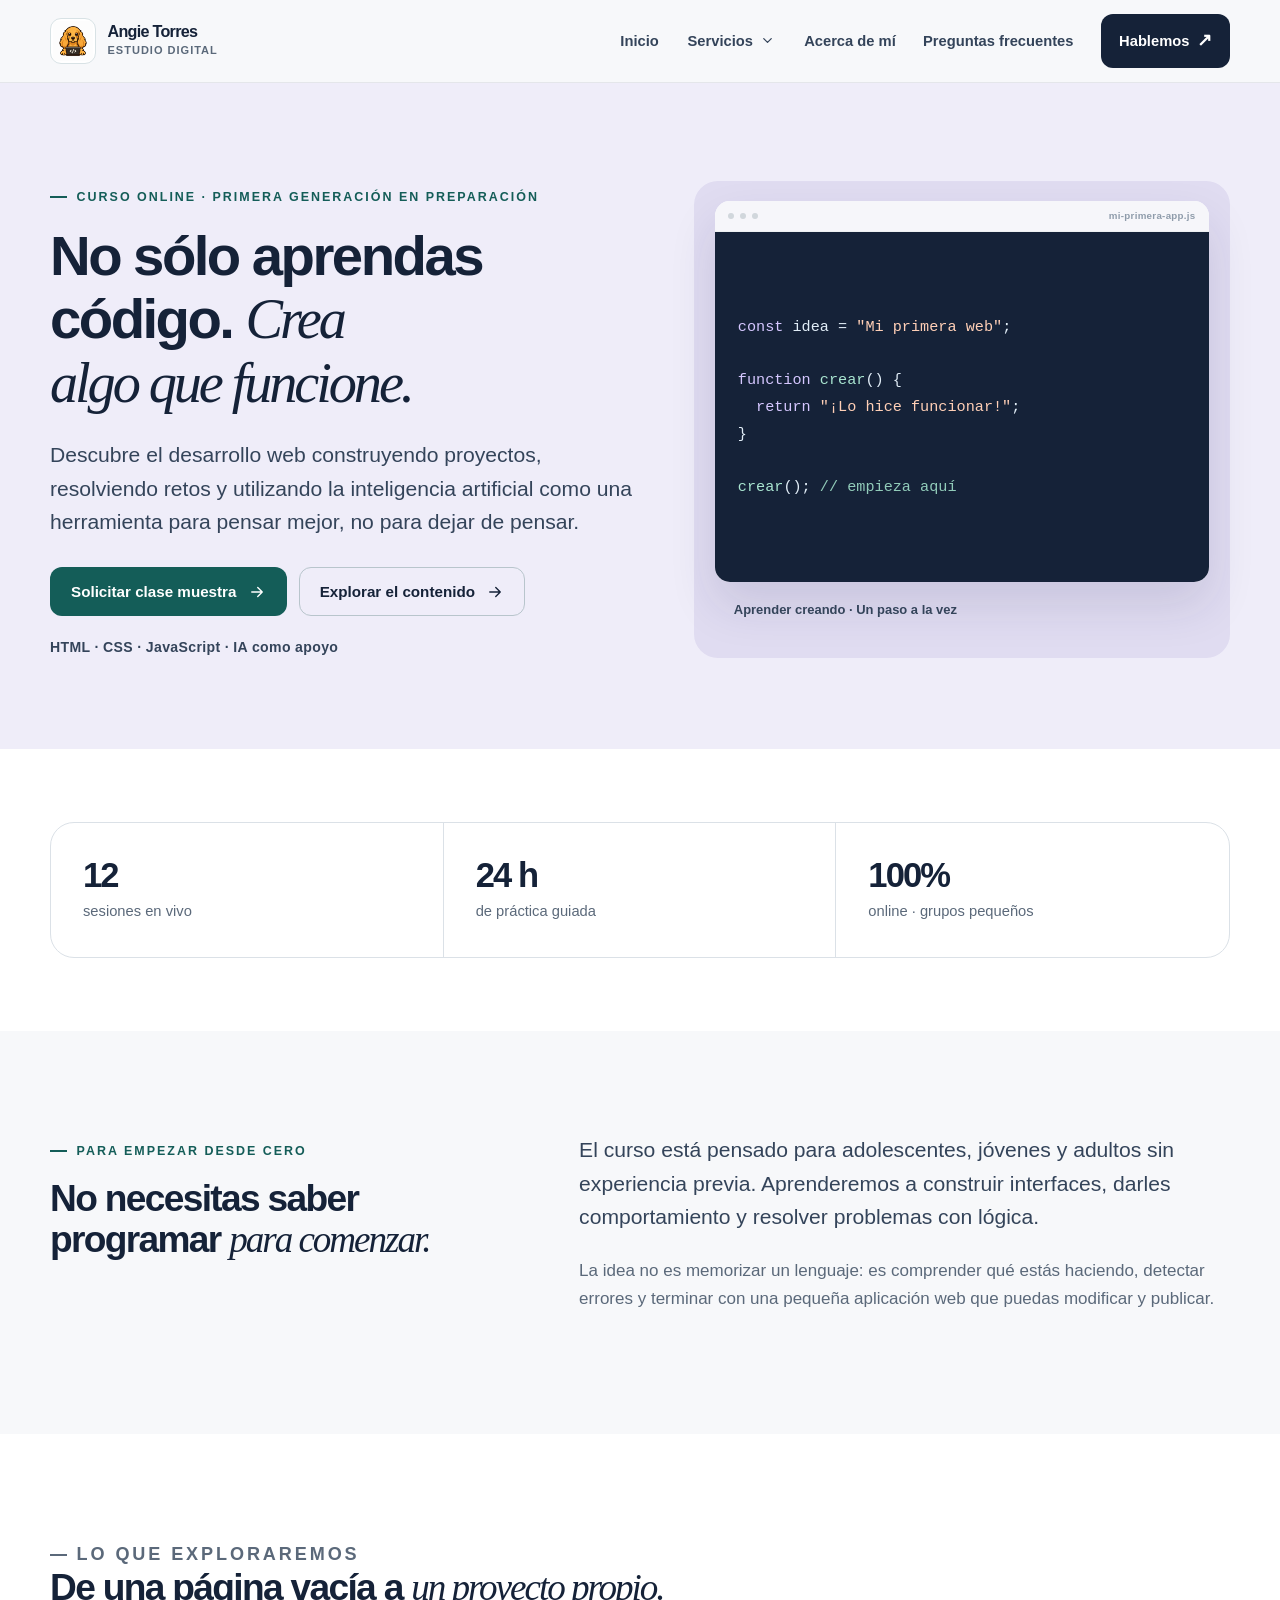
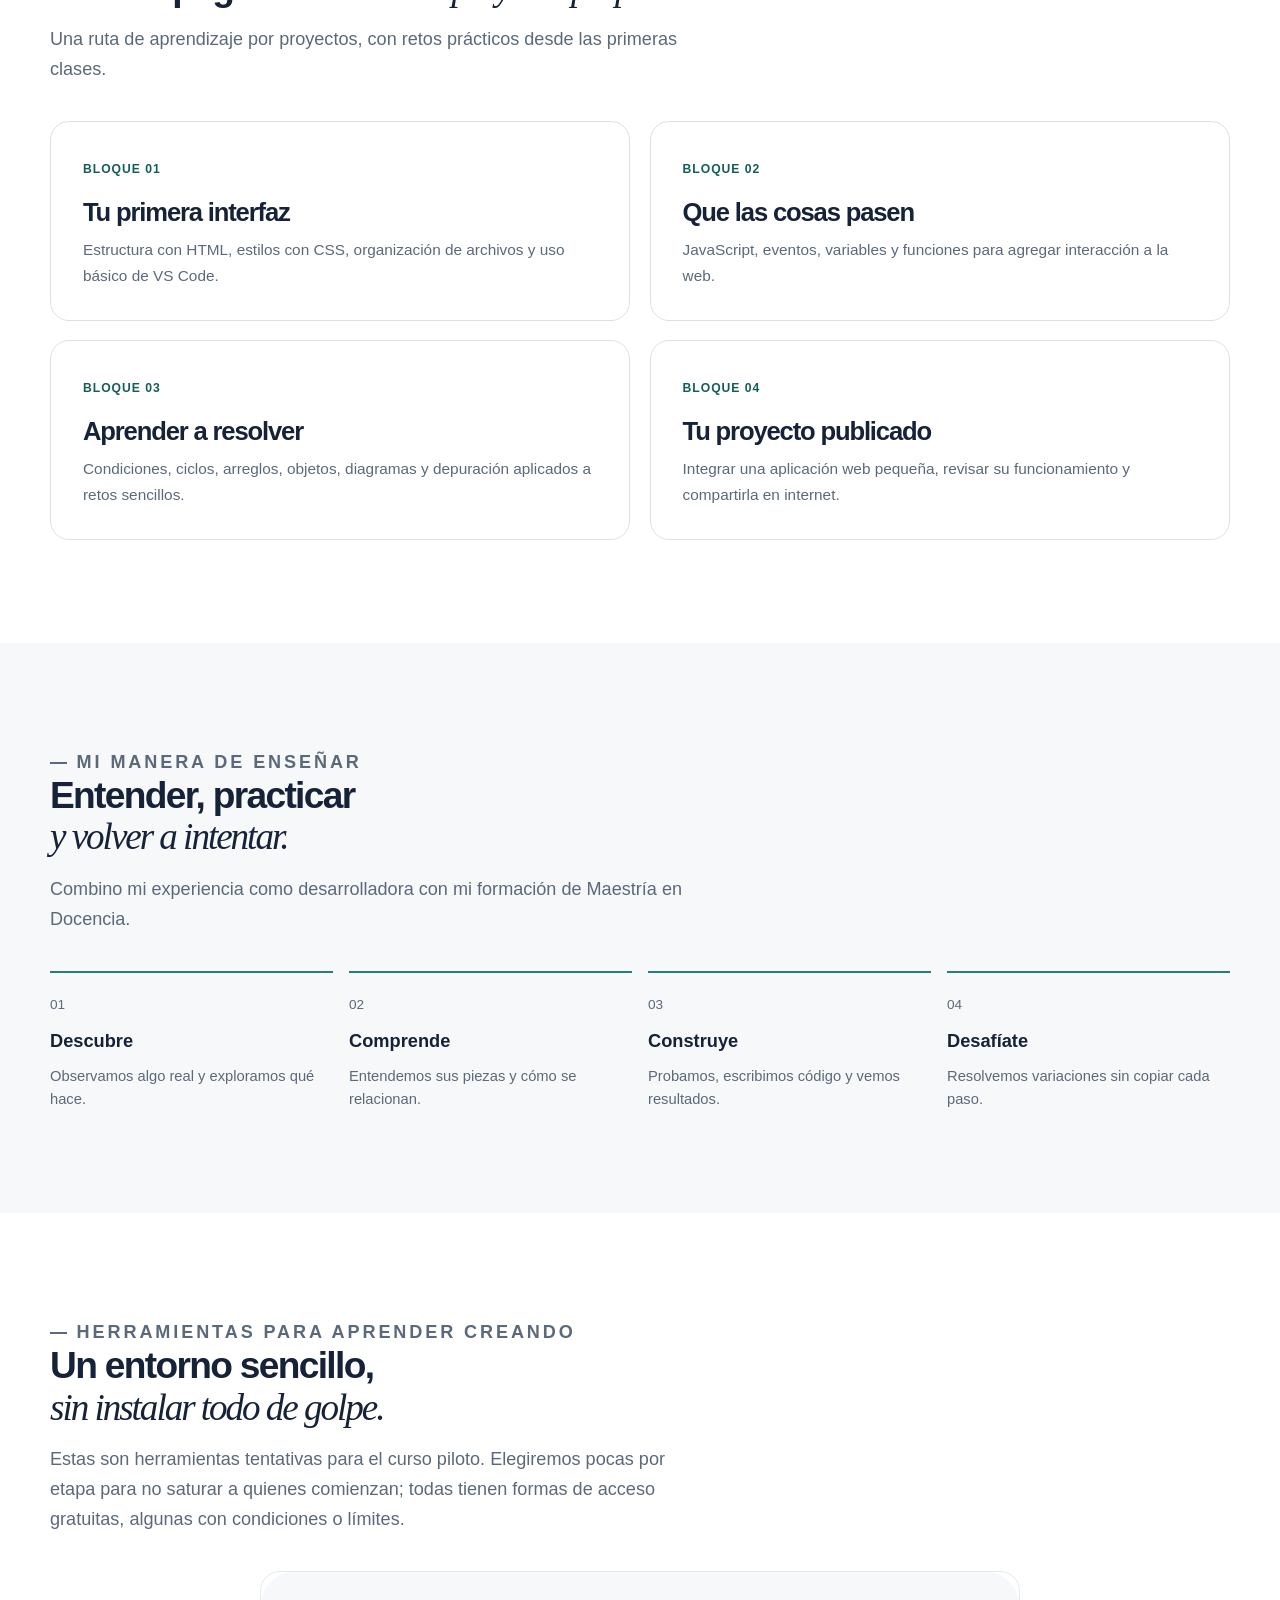
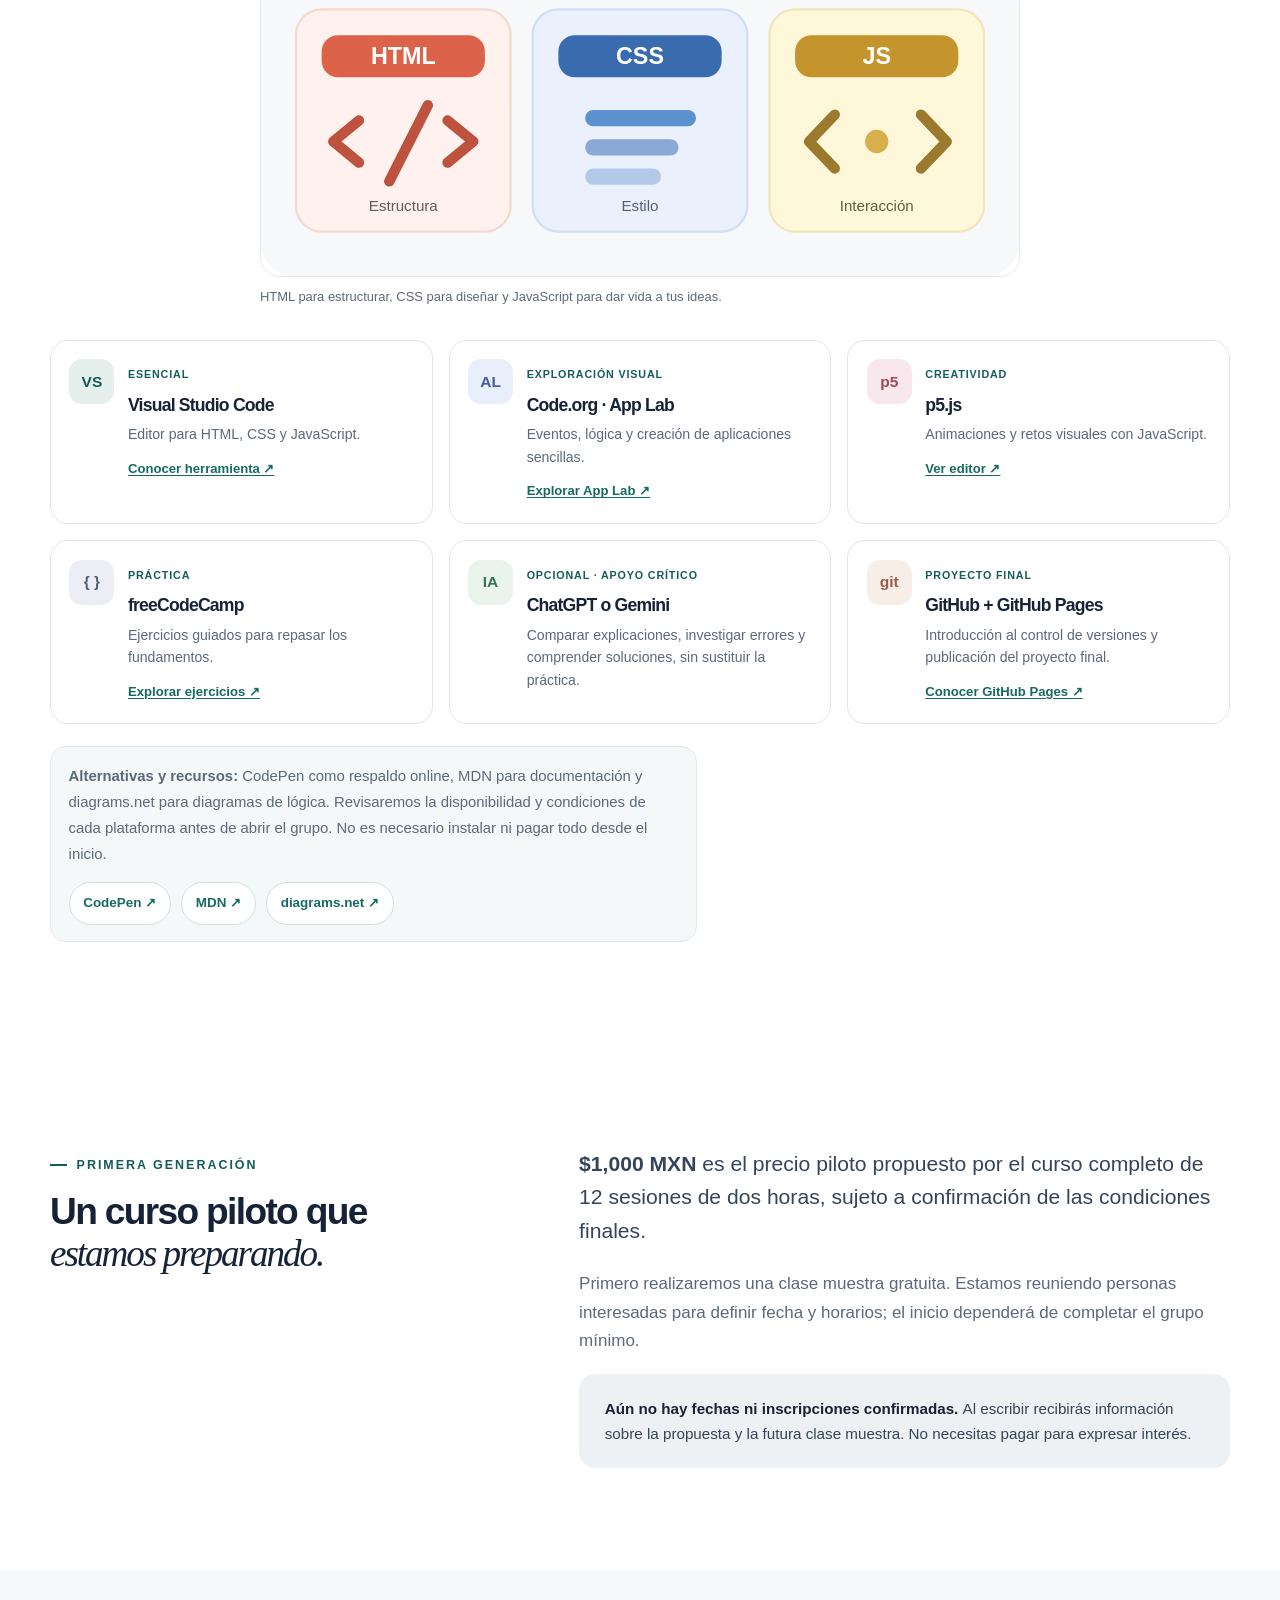
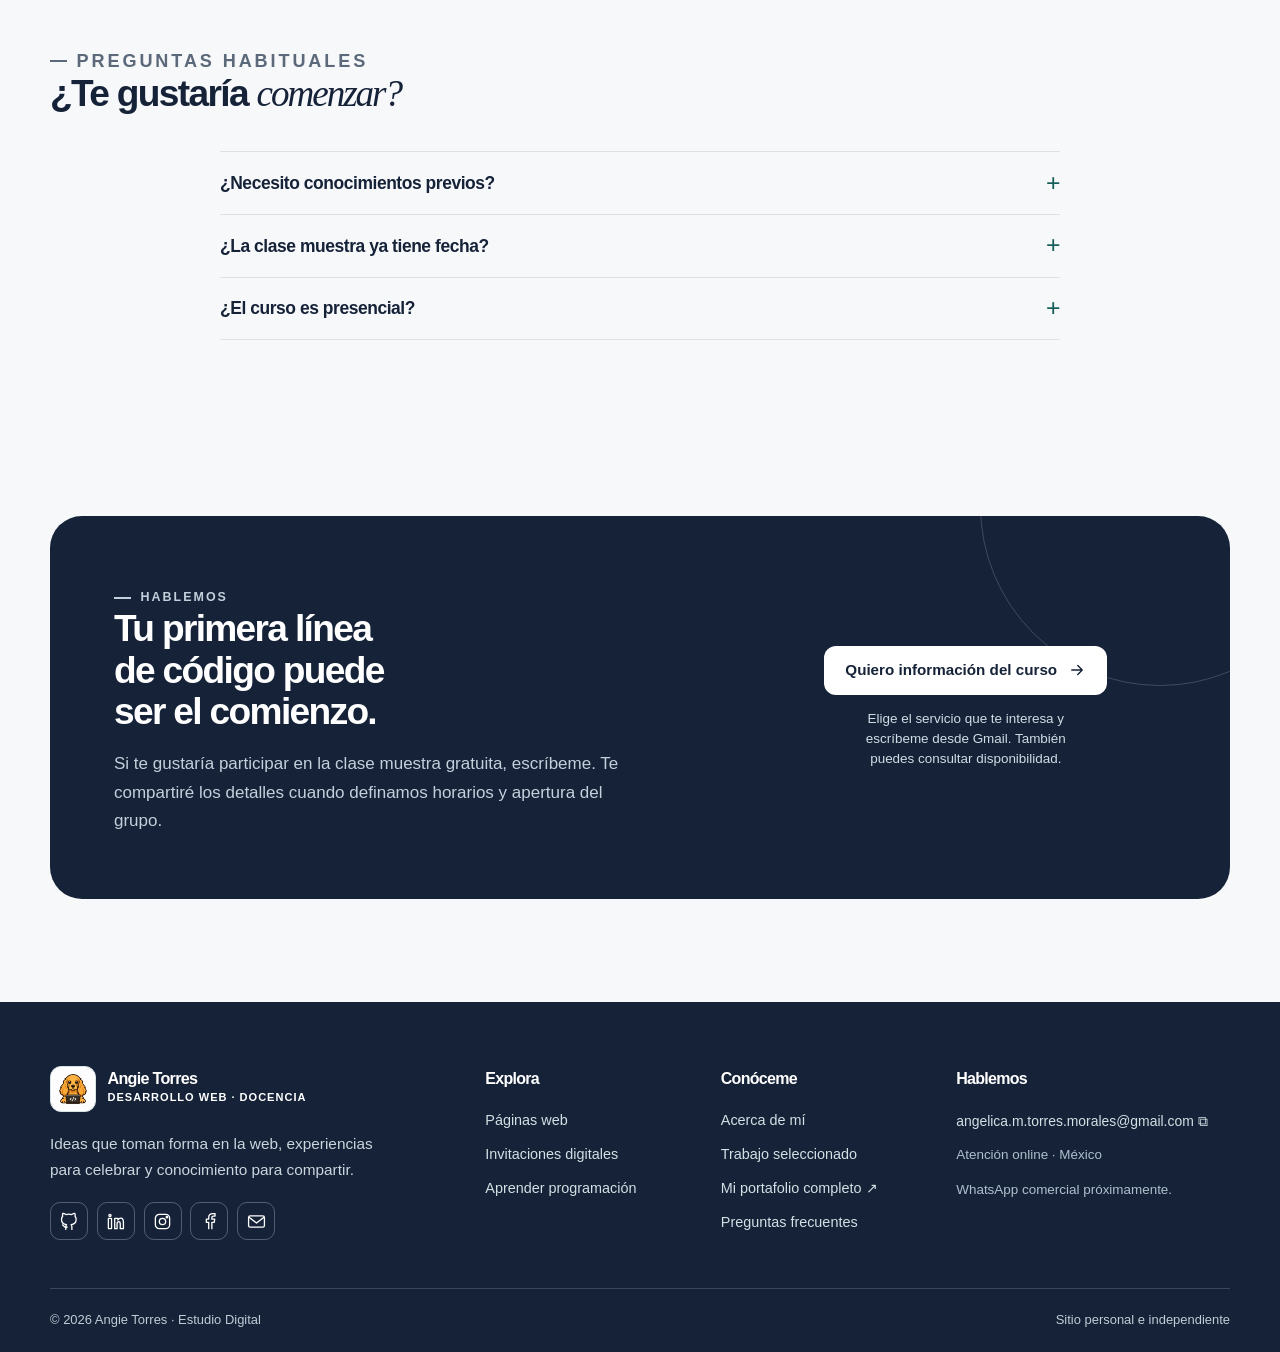
==== commit e0a26ace: "feat: Estudio Digital V2.5.1 - mejoras UX UI y responsive" ====
--- a/aprender.html
+++ b/aprender.html
@@ -1,425 +1,541 @@
-<!DOCTYPE html>
+<!doctype html>
+
 <html lang="es-MX">
- <head>
-  <meta charset="utf-8">
-  <meta content="width=device-width,initial-scale=1" name="viewport">
-  <title>
-   Curso de desarrollo web desde cero | Angie Torres
-  </title>
-  <meta content="Curso online en preparaci&oacute;n: HTML, CSS, JavaScript e IA como apoyo. 12 sesiones, 24 horas y clase muestra gratuita, con fechas por definir." name="description">
-  <meta content="#f7f8fa" name="theme-color">
-  <meta content="website" property="og:type">
-  <meta content="es_MX" property="og:locale">
-  <meta content="Curso de desarrollo web desde cero | Angie Torres" property="og:title">
-  <meta content="Curso online en preparaci&oacute;n: HTML, CSS, JavaScript e IA como apoyo. 12 sesiones, 24 horas y clase muestra gratuita, con fechas por definir." property="og:description">
-  <link href="/assets/chewie/chewie-long.ico" rel="icon" type="image/x-icon">
-  <link href="/assets/chewie/chewie-long-48.png" rel="icon" sizes="48x48" type="image/png">
-  <link href="/assets/chewie/chewie-long-180.png" rel="apple-touch-icon" sizes="180x180">
-  <link href="/css/tokens.css" rel="stylesheet">
-  <link href="/css/global.css" rel="stylesheet">
-  <link href="/css/components.css" rel="stylesheet">
-  <link href="/css/chewie-v13.css" rel="stylesheet">
-  <link href="/css/visual-refresh-v14.css" rel="stylesheet">
-  <link href="/css/restore-v16.css" rel="stylesheet">
-  <link href="/css/pages/aprender.css" rel="stylesheet">
-  <script defer src="/js/emailjs-config.js">
-  </script>
-  <script defer src="/js/shared-layout.js">
-  </script>
- </head>
- <body data-page="aprender">
-  <a class="skip-link" href="#contenido">
-   Saltar al contenido
-  </a>
-  <div id="shared-header">
-  </div>
-  <div id="shared-backdrop">
-  </div>
-  <main id="contenido">
-   <!-- Sección: page-hero · page-hero-learning -->
-   <section aria-labelledby="learn-title" class="page-hero page-hero-learning">
-    <div class="container page-hero-grid">
-     <div>
-      <p class="kicker">
-       Curso online &middot; Primera generaci&oacute;n en preparaci&oacute;n
-      </p>
-      <h1 id="learn-title">
-       No s&oacute;lo aprendas c&oacute;digo.
-       <span class="editorial">
-        Crea algo que funcione.
-       </span>
-      </h1>
-      <p class="lead">
-       Descubre el desarrollo web construyendo proyectos, resolviendo retos y utilizando la inteligencia artificial como una herramienta para pensar mejor, no para dejar de pensar.
-      </p>
-      <div class="btn-row">
-       <a class="btn btn-primary" data-contact="programacion" href="#contacto">
-        Solicitar clase muestra
-        <svg aria-hidden="true" fill="none" stroke="currentColor" stroke-linecap="round" stroke-linejoin="round" stroke-width="1.8" viewbox="0 0 24 24">
-         <path d="M5 12h14m-6-6 6 6-6 6">
-         </path>
-        </svg>
-       </a>
-       <a class="btn btn-outline" href="#contenido-curso">
-        Explorar el contenido
-        <svg aria-hidden="true" fill="none" stroke="currentColor" stroke-linecap="round" stroke-linejoin="round" stroke-width="1.8" viewbox="0 0 24 24">
-         <path d="M5 12h14m-6-6 6 6-6 6">
-         </path>
-        </svg>
-       </a>
-      </div>
-      <p class="hero-meta">
-       HTML &middot; CSS &middot; JavaScript &middot; IA como apoyo
-      </p>
-     </div>
-     <div aria-label="Ilustraci&oacute;n tipogr&aacute;fica de una pr&aacute;ctica de JavaScript, no un editor funcional" class="learning-visual">
-      <div class="code-window">
-       <div aria-hidden="true" class="window-top">
-        <i>
-        </i>
-        <i>
-        </i>
-        <i>
-        </i>
-        <span>
-         mi-primera-app.js
-        </span>
-       </div>
-       <div class="code-content">
-        <span class="violet">
-         const
-        </span>
-        idea =
-        <span class="peach">
-         "Mi primera web"
-        </span>
-        ;
-        <span class="violet">
-         function
-        </span>
-        <span class="mint">
-         crear
-        </span>
-        () {
-        <span class="violet">
-         return
-        </span>
-        <span class="peach">
-         "&iexcl;Lo hice funcionar!"
-        </span>
-        ;
+  <head>
+    <meta charset="utf-8" />
+    <meta content="width=device-width,initial-scale=1" name="viewport" />
+    <title>Curso de desarrollo web desde cero | Angie Torres</title>
+    <meta
+      content="Curso online en preparación: HTML, CSS, JavaScript e IA como apoyo. 12 sesiones, 24 horas y clase muestra gratuita, con fechas por definir."
+      name="description"
+    />
+    <meta content="#f7f8fa" name="theme-color" />
+    <meta content="website" property="og:type" />
+    <meta content="es_MX" property="og:locale" />
+    <meta
+      content="Curso de desarrollo web desde cero | Angie Torres"
+      property="og:title"
+    />
+    <meta
+      content="Curso online en preparación: HTML, CSS, JavaScript e IA como apoyo. 12 sesiones, 24 horas y clase muestra gratuita, con fechas por definir."
+      property="og:description"
+    />
+    <link
+      href="./assets/chewie/chewie-long.ico"
+      rel="icon"
+      type="image/x-icon"
+    />
+    <link
+      href="./assets/chewie/chewie-long-48.png"
+      rel="icon"
+      sizes="48x48"
+      type="image/png"
+    />
+    <link
+      href="./assets/chewie/chewie-long-180.png"
+      rel="apple-touch-icon"
+      sizes="180x180"
+    />
+    <link href="./css/tokens.css" rel="stylesheet" />
+    <link href="./css/global.css" rel="stylesheet" />
+    <link href="./css/components.css" rel="stylesheet" />
+    <link href="./css/chewie-v13.css" rel="stylesheet" />
+    <link href="./css/visual-refresh-v14.css" rel="stylesheet" />
+    <link href="./css/restore-v16.css" rel="stylesheet" />
+    <link href="./css/pages/aprender.css" rel="stylesheet" />
+    <link href="./css/shared-polish.css" rel="stylesheet" />
+    <script defer="" src="./js/emailjs-config.js"></script>
+    <script defer="" src="./js/shared-layout.js"></script>
+  </head>
+  <body data-page="aprender">
+    <a class="skip-link" href="#contenido"> Saltar al contenido </a>
+    <div id="shared-header"></div>
+    <div id="shared-backdrop"></div>
+    <main id="contenido">
+      <!-- Sección: page-hero · page-hero-learning -->
+      <section
+        aria-labelledby="learn-title"
+        class="page-hero page-hero-learning"
+      >
+        <div class="container page-hero-grid">
+          <div>
+            <p class="kicker">
+              Curso online · Primera generación en preparación
+            </p>
+            <h1 id="learn-title">
+              No sólo aprendas código.
+              <span class="editorial"> Crea algo que funcione. </span>
+            </h1>
+            <p class="lead">
+              Descubre el desarrollo web construyendo proyectos, resolviendo
+              retos y utilizando la inteligencia artificial como una herramienta
+              para pensar mejor, no para dejar de pensar.
+            </p>
+            <div class="btn-row">
+              <a
+                class="btn btn-primary"
+                data-contact="programacion"
+                href="#contacto"
+              >
+                Solicitar clase muestra
+                <svg
+                  aria-hidden="true"
+                  fill="none"
+                  stroke="currentColor"
+                  stroke-linecap="round"
+                  stroke-linejoin="round"
+                  stroke-width="1.8"
+                  viewbox="0 0 24 24"
+                >
+                  <path d="M5 12h14m-6-6 6 6-6 6"></path>
+                </svg>
+              </a>
+              <a class="btn btn-outline" href="#contenido-curso">
+                Explorar el contenido
+                <svg
+                  aria-hidden="true"
+                  fill="none"
+                  stroke="currentColor"
+                  stroke-linecap="round"
+                  stroke-linejoin="round"
+                  stroke-width="1.8"
+                  viewbox="0 0 24 24"
+                >
+                  <path d="M5 12h14m-6-6 6 6-6 6"></path>
+                </svg>
+              </a>
+            </div>
+            <p class="hero-meta">HTML · CSS · JavaScript · IA como apoyo</p>
+          </div>
+          <div
+            aria-label="Ilustración tipográfica de una práctica de JavaScript, no un editor funcional"
+            class="learning-visual"
+          >
+            <div class="code-window">
+              <div aria-hidden="true" class="window-top">
+                <i> </i>
+                <i> </i>
+                <i> </i>
+                <span> mi-primera-app.js </span>
+              </div>
+              <div class="code-content">
+                <pre
+                  class="code-lines"
+                ><code><span class="violet">const</span> idea = <span class="peach">"Mi primera web"</span>;
+
+<span class="violet">function</span> <span class="mint">crear</span>() {
+  <span class="violet">return</span> <span class="peach">"¡Lo hice funcionar!"</span>;
 }
-        <span class="mint">
-         crear
-        </span>
-        ();
-        <span class="peach">
-         // empieza aqu&iacute;
-        </span>
-       </div>
-      </div>
-      <p class="learning-caption">
-       Aprender creando &middot; Un paso a la vez
-      </p>
-     </div>
-    </div>
-   </section>
-   <!-- Sección: section-compact · section-white -->
-   <section class="section-compact section-white">
-    <div class="container">
-     <div aria-label="Datos del curso piloto" class="facts-strip">
-      <div class="fact">
-       <strong>
-        12
-       </strong>
-       <span>
-        sesiones en vivo
-       </span>
-      </div>
-      <div class="fact">
-       <strong>
-        24 h
-       </strong>
-       <span>
-        de pr&aacute;ctica guiada
-       </span>
-      </div>
-      <div class="fact">
-       <strong>
-        100%
-       </strong>
-       <span>
-        online &middot; grupos peque&ntilde;os
-       </span>
-      </div>
-     </div>
-    </div>
-   </section>
-   <!-- Sección: section -->
-   <section aria-labelledby="learn-intro" class="section">
-    <div class="container intro-columns">
-     <div>
-      <p class="kicker">
-       Para empezar desde cero
-      </p>
-      <h2 id="learn-intro">
-       No necesitas saber programar
-       <span class="editorial">
-        para comenzar.
-       </span>
-      </h2>
-     </div>
-     <div>
-      <p class="lead">
-       El curso est&aacute; pensado para adolescentes, j&oacute;venes y adultos sin experiencia previa. Aprenderemos a construir interfaces, darles comportamiento y resolver problemas con l&oacute;gica.
-      </p>
-      <p class="muted">
-       La idea no es memorizar un lenguaje: es comprender qu&eacute; est&aacute;s haciendo, detectar errores y terminar con una peque&ntilde;a aplicaci&oacute;n web que puedas modificar y publicar.
-      </p>
-     </div>
-    </div>
-   </section>
-   <!-- Sección: contenido-curso -->
-   <section aria-labelledby="curriculum-title" class="section section-white anchor-offset" id="contenido-curso">
-    <div class="container">
-     <div class="section-intro">
-      <p class="kicker">
-       Lo que exploraremos
-      </p>
-      <h2 id="curriculum-title">
-       De una p&aacute;gina vac&iacute;a a
-       <span class="editorial">
-        un proyecto propio.
-       </span>
-      </h2>
-      <p>
-       Una ruta de aprendizaje por proyectos, con retos pr&aacute;cticos desde las primeras clases.
-      </p>
-     </div>
-     <div class="curriculum-grid">
-      <div class="curriculum-card">
-       <span class="module">
-        Bloque 01
-       </span>
-       <h3>
-        Tu primera interfaz
-       </h3>
-       <p>
-        Estructura con HTML, estilos con CSS, organizaci&oacute;n de archivos y uso b&aacute;sico de VS Code.
-       </p>
-      </div>
-      <div class="curriculum-card">
-       <span class="module">
-        Bloque 02
-       </span>
-       <h3>
-        Que las cosas pasen
-       </h3>
-       <p>
-        JavaScript, eventos, variables y funciones para agregar interacci&oacute;n a la web.
-       </p>
-      </div>
-      <div class="curriculum-card">
-       <span class="module">
-        Bloque 03
-       </span>
-       <h3>
-        Aprender a resolver
-       </h3>
-       <p>
-        Condiciones, ciclos, arreglos, objetos, diagramas y depuraci&oacute;n aplicados a retos sencillos.
-       </p>
-      </div>
-      <div class="curriculum-card">
-       <span class="module">
-        Bloque 04
-       </span>
-       <h3>
-        Tu proyecto publicado
-       </h3>
-       <p>
-        Integrar una aplicaci&oacute;n web peque&ntilde;a, revisar su funcionamiento y compartirla en internet.
-       </p>
-      </div>
-     </div>
-    </div>
-   </section>
-   <!-- Sección: section -->
-   <section aria-labelledby="method-title" class="section">
-    <div class="container">
-     <div class="section-intro">
-      <p class="kicker">
-       Mi manera de ense&ntilde;ar
-      </p>
-      <h2 id="method-title">
-       Entender, practicar
-       <br>
-       <span class="editorial">
-        y volver a intentar.
-       </span>
-      </h2>
-      <p>
-       Combino mi experiencia como desarrolladora con mi formaci&oacute;n de Maestr&iacute;a en Docencia.
-      </p>
-     </div>
-     <div class="method-grid">
-      <div class="method-step">
-       <span>
-        01
-       </span>
-       <strong>
-        Descubre
-       </strong>
-       <p>
-        Observamos algo real y exploramos qu&eacute; hace.
-       </p>
-      </div>
-      <div class="method-step">
-       <span>
-        02
-       </span>
-       <strong>
-        Comprende
-       </strong>
-       <p>
-        Entendemos sus piezas y c&oacute;mo se relacionan.
-       </p>
-      </div>
-      <div class="method-step">
-       <span>
-        03
-       </span>
-       <strong>
-        Construye
-       </strong>
-       <p>
-        Probamos, escribimos c&oacute;digo y vemos resultados.
-       </p>
-      </div>
-      <div class="method-step">
-       <span>
-        04
-       </span>
-       <strong>
-        Desaf&iacute;ate
-       </strong>
-       <p>
-        Resolvemos variaciones sin copiar cada paso.
-       </p>
-      </div>
-     </div>
-    </div>
-   </section>
-   <!-- Sección: section · section-white -->
-   <section aria-labelledby="conditions-title" class="section section-white">
-    <div class="container intro-columns">
-     <div>
-      <p class="kicker">
-       Primera generaci&oacute;n
-      </p>
-      <h2 id="conditions-title">
-       Un curso piloto que
-       <span class="editorial">
-        estamos preparando.
-       </span>
-      </h2>
-     </div>
-     <div>
-      <p class="lead">
-       <strong>
-        $1,000 MXN
-       </strong>
-       es el precio piloto propuesto por el curso completo de 12 sesiones de dos horas, sujeto a confirmaci&oacute;n de las condiciones finales.
-      </p>
-      <p class="muted">
-       Primero realizaremos una clase muestra gratuita. Estamos reuniendo personas interesadas para definir fecha y horarios; el inicio depender&aacute; de completar el grupo m&iacute;nimo.
-      </p>
-      <div class="notice">
-       <strong>
-        A&uacute;n no hay fechas ni inscripciones confirmadas.
-       </strong>
-       Al escribir recibir&aacute;s informaci&oacute;n sobre la propuesta y la futura clase muestra. No necesitas pagar para expresar inter&eacute;s.
-      </div>
-     </div>
-    </div>
-   </section>
-   <!-- Sección: section-compact -->
-   <section aria-labelledby="faq-title" class="section-compact">
-    <div class="container">
-     <div class="section-intro">
-      <p class="kicker">
-       Preguntas habituales
-      </p>
-      <h2 id="faq-title">
-       &iquest;Te gustar&iacute;a
-       <span class="editorial">
-        comenzar?
-       </span>
-      </h2>
-     </div>
-     <div class="faq-list">
-      <details>
-       <summary>
-        &iquest;Necesito conocimientos previos?
-       </summary>
-       <p>
-        No. La propuesta est&aacute; dise&ntilde;ada para personas que quieren comenzar desde cero y practicar con HTML, CSS y JavaScript paso a paso.
-       </p>
-      </details>
-      <details>
-       <summary>
-        &iquest;La clase muestra ya tiene fecha?
-       </summary>
-       <p>
-        Todav&iacute;a no. Actualmente estamos reuniendo personas interesadas y despu&eacute;s confirmaremos fechas, horarios y condiciones de apertura.
-       </p>
-      </details>
-      <details>
-       <summary>
-        &iquest;El curso es presencial?
-       </summary>
-       <p>
-        No. La propuesta piloto contempla 12 sesiones en vivo, completamente online.
-       </p>
-      </details>
-     </div>
-    </div>
-   </section>
-   <!-- Sección: contacto -->
-   <section aria-labelledby="contact-title" class="section anchor-offset" id="contacto">
-    <div class="container">
-     <div class="contact-panel">
-      <div>
-       <p class="kicker">
-        Hablemos
-       </p>
-       <h2 id="contact-title">
-        Tu primera l&iacute;nea de c&oacute;digo puede ser el comienzo.
-       </h2>
-       <p>
-        Si te gustar&iacute;a participar en la clase muestra gratuita, escr&iacute;beme. Te compartir&eacute; los detalles cuando definamos horarios y apertura del grupo.
-       </p>
-      </div>
-      <div class="contact-actions">
-       <a class="btn btn-light" data-contact="programacion" href="#contacto">
-        Quiero informaci&oacute;n del curso
-        <svg aria-hidden="true" fill="none" stroke="currentColor" stroke-linecap="round" stroke-linejoin="round" stroke-width="1.8" viewbox="0 0 24 24">
-         <path d="M5 12h14m-6-6 6 6-6 6">
-         </path>
-        </svg>
-       </a>
-       <span class="contact-secondary">
-        Abre opciones de contacto: Gmail web o copiar mi correo. El formulario directo se habilita al configurarlo.
-       </span>
-      </div>
-     </div>
-    </div>
-   </section>
-  </main>
-  <div id="shared-footer">
-  </div>
-  <div id="shared-contact">
-  </div>
- </body>
+
+<span class="mint">crear</span>(); <span class="comment">// empieza aquí</span></code></pre>
+              </div>
+            </div>
+            <p class="learning-caption">Aprender creando · Un paso a la vez</p>
+          </div>
+        </div>
+      </section>
+      <!-- Sección: section-compact · section-white -->
+      <section class="section-compact section-white">
+        <div class="container">
+          <div aria-label="Datos del curso piloto" class="facts-strip">
+            <div class="fact">
+              <strong> 12 </strong>
+              <span> sesiones en vivo </span>
+            </div>
+            <div class="fact">
+              <strong> 24 h </strong>
+              <span> de práctica guiada </span>
+            </div>
+            <div class="fact">
+              <strong> 100% </strong>
+              <span> online · grupos pequeños </span>
+            </div>
+          </div>
+        </div>
+      </section>
+      <!-- Sección: section -->
+      <section aria-labelledby="learn-intro" class="section">
+        <div class="container intro-columns">
+          <div>
+            <p class="kicker">Para empezar desde cero</p>
+            <h2 id="learn-intro">
+              No necesitas saber programar
+              <span class="editorial"> para comenzar. </span>
+            </h2>
+          </div>
+          <div>
+            <p class="lead">
+              El curso está pensado para adolescentes, jóvenes y adultos sin
+              experiencia previa. Aprenderemos a construir interfaces, darles
+              comportamiento y resolver problemas con lógica.
+            </p>
+            <p class="muted">
+              La idea no es memorizar un lenguaje: es comprender qué estás
+              haciendo, detectar errores y terminar con una pequeña aplicación
+              web que puedas modificar y publicar.
+            </p>
+          </div>
+        </div>
+      </section>
+      <!-- Sección: contenido-curso -->
+      <section
+        aria-labelledby="curriculum-title"
+        class="section section-white anchor-offset"
+        id="contenido-curso"
+      >
+        <div class="container">
+          <div class="section-intro">
+            <p class="kicker">Lo que exploraremos</p>
+            <h2 id="curriculum-title">
+              De una página vacía a
+              <span class="editorial"> un proyecto propio. </span>
+            </h2>
+            <p>
+              Una ruta de aprendizaje por proyectos, con retos prácticos desde
+              las primeras clases.
+            </p>
+          </div>
+          <div class="curriculum-grid">
+            <div class="curriculum-card">
+              <span class="module"> Bloque 01 </span>
+              <h3>Tu primera interfaz</h3>
+              <p>
+                Estructura con HTML, estilos con CSS, organización de archivos y
+                uso básico de VS Code.
+              </p>
+            </div>
+            <div class="curriculum-card">
+              <span class="module"> Bloque 02 </span>
+              <h3>Que las cosas pasen</h3>
+              <p>
+                JavaScript, eventos, variables y funciones para agregar
+                interacción a la web.
+              </p>
+            </div>
+            <div class="curriculum-card">
+              <span class="module"> Bloque 03 </span>
+              <h3>Aprender a resolver</h3>
+              <p>
+                Condiciones, ciclos, arreglos, objetos, diagramas y depuración
+                aplicados a retos sencillos.
+              </p>
+            </div>
+            <div class="curriculum-card">
+              <span class="module"> Bloque 04 </span>
+              <h3>Tu proyecto publicado</h3>
+              <p>
+                Integrar una aplicación web pequeña, revisar su funcionamiento y
+                compartirla en internet.
+              </p>
+            </div>
+          </div>
+        </div>
+      </section>
+      <!-- Sección: section -->
+      <section aria-labelledby="method-title" class="section">
+        <div class="container">
+          <div class="section-intro">
+            <p class="kicker">Mi manera de enseñar</p>
+            <h2 id="method-title">
+              Entender, practicar
+              <br />
+              <span class="editorial"> y volver a intentar. </span>
+            </h2>
+            <p>
+              Combino mi experiencia como desarrolladora con mi formación de
+              Maestría en Docencia.
+            </p>
+          </div>
+          <div class="method-grid">
+            <div class="method-step">
+              <span> 01 </span>
+              <strong> Descubre </strong>
+              <p>Observamos algo real y exploramos qué hace.</p>
+            </div>
+            <div class="method-step">
+              <span> 02 </span>
+              <strong> Comprende </strong>
+              <p>Entendemos sus piezas y cómo se relacionan.</p>
+            </div>
+            <div class="method-step">
+              <span> 03 </span>
+              <strong> Construye </strong>
+              <p>Probamos, escribimos código y vemos resultados.</p>
+            </div>
+            <div class="method-step">
+              <span> 04 </span>
+              <strong> Desafíate </strong>
+              <p>Resolvemos variaciones sin copiar cada paso.</p>
+            </div>
+          </div>
+        </div>
+      </section>
+      <!-- Sección: section · section-white -->
+      <section
+        aria-labelledby="toolkit-title"
+        class="section section-white learning-toolkit"
+      >
+        <div class="container">
+          <div class="section-intro">
+            <p class="kicker">Herramientas para aprender creando</p>
+            <h2 id="toolkit-title">
+              Un entorno sencillo,
+              <span class="editorial"> sin instalar todo de golpe. </span>
+            </h2>
+            <p>
+              Estas son herramientas tentativas para el curso piloto. Elegiremos
+              pocas por etapa para no saturar a quienes comienzan; todas tienen
+              formas de acceso gratuitas, algunas con condiciones o límites.
+            </p>
+          </div>
+          <figure class="course-stack-visual">
+            <img
+              alt="Tarjetas ilustradas de HTML, CSS y JavaScript, tecnologías principales del curso"
+              height="260"
+              loading="lazy"
+              src="./assets/curso/tecnologias-web.svg"
+              width="650"
+            />
+            <figcaption>
+              HTML para estructurar, CSS para diseñar y JavaScript para dar vida
+              a tus ideas.
+            </figcaption>
+          </figure>
+          <div class="course-tools-grid">
+            <article class="course-tool-card">
+              <span class="tool-mark mark-vscode"> VS </span>
+              <div>
+                <span class="mini-tag"> ESENCIAL </span>
+                <h3>Visual Studio Code</h3>
+                <p>Editor para HTML, CSS y JavaScript.</p>
+                <a
+                  href="https://code.visualstudio.com/"
+                  rel="noopener noreferrer"
+                  target="_blank"
+                >
+                  Conocer herramienta ↗
+                </a>
+              </div>
+            </article>
+            <article class="course-tool-card">
+              <span class="tool-mark mark-codeorg"> AL </span>
+              <div>
+                <span class="mini-tag"> EXPLORACIÓN VISUAL </span>
+                <h3>Code.org · App Lab</h3>
+                <p>Eventos, lógica y creación de aplicaciones sencillas.</p>
+                <a
+                  href="https://code.org/en-US/tools/app-lab"
+                  rel="noopener noreferrer"
+                  target="_blank"
+                >
+                  Explorar App Lab ↗
+                </a>
+              </div>
+            </article>
+            <article class="course-tool-card">
+              <span class="tool-mark mark-p5"> p5 </span>
+              <div>
+                <span class="mini-tag"> CREATIVIDAD </span>
+                <h3>p5.js</h3>
+                <p>Animaciones y retos visuales con JavaScript.</p>
+                <a
+                  href="https://editor.p5js.org/"
+                  rel="noopener noreferrer"
+                  target="_blank"
+                >
+                  Ver editor ↗
+                </a>
+              </div>
+            </article>
+            <article class="course-tool-card">
+              <span class="tool-mark mark-fcc"> { } </span>
+              <div>
+                <span class="mini-tag"> PRÁCTICA </span>
+                <h3>freeCodeCamp</h3>
+                <p>Ejercicios guiados para repasar los fundamentos.</p>
+                <a
+                  href="https://www.freecodecamp.org/learn/"
+                  rel="noopener noreferrer"
+                  target="_blank"
+                >
+                  Explorar ejercicios ↗
+                </a>
+              </div>
+            </article>
+            <article class="course-tool-card">
+              <span class="tool-mark mark-ai"> IA </span>
+              <div>
+                <span class="mini-tag"> OPCIONAL · APOYO CRÍTICO </span>
+                <h3>ChatGPT o Gemini</h3>
+                <p>
+                  Comparar explicaciones, investigar errores y comprender
+                  soluciones, sin sustituir la práctica.
+                </p>
+              </div>
+            </article>
+            <article class="course-tool-card">
+              <span class="tool-mark mark-git"> git </span>
+              <div>
+                <span class="mini-tag"> PROYECTO FINAL </span>
+                <h3>GitHub + GitHub Pages</h3>
+                <p>
+                  Introducción al control de versiones y publicación del
+                  proyecto final.
+                </p>
+                <a
+                  href="https://pages.github.com/"
+                  rel="noopener noreferrer"
+                  target="_blank"
+                >
+                  Conocer GitHub Pages ↗
+                </a>
+              </div>
+            </article>
+          </div>
+          <div class="toolkit-note" role="note">
+            <p>
+              <strong>Alternativas y recursos:</strong> CodePen como respaldo
+              online, MDN para documentación y diagrams.net para diagramas de
+              lógica. Revisaremos la disponibilidad y condiciones de cada
+              plataforma antes de abrir el grupo. No es necesario instalar ni
+              pagar todo desde el inicio.
+            </p>
+            <div aria-label="Recursos de apoyo" class="toolkit-links">
+              <a
+                href="https://codepen.io/"
+                rel="noopener noreferrer"
+                target="_blank"
+                >CodePen ↗</a
+              >
+              <a
+                href="https://developer.mozilla.org/es/"
+                rel="noopener noreferrer"
+                target="_blank"
+                >MDN ↗</a
+              >
+              <a
+                href="https://app.diagrams.net/"
+                rel="noopener noreferrer"
+                target="_blank"
+                >diagrams.net ↗</a
+              >
+            </div>
+          </div>
+        </div>
+      </section>
+      <section aria-labelledby="conditions-title" class="section section-white">
+        <div class="container intro-columns">
+          <div>
+            <p class="kicker">Primera generación</p>
+            <h2 id="conditions-title">
+              Un curso piloto que
+              <span class="editorial"> estamos preparando. </span>
+            </h2>
+          </div>
+          <div>
+            <p class="lead">
+              <strong> $1,000 MXN </strong>
+              es el precio piloto propuesto por el curso completo de 12 sesiones
+              de dos horas, sujeto a confirmación de las condiciones finales.
+            </p>
+            <p class="muted">
+              Primero realizaremos una clase muestra gratuita. Estamos reuniendo
+              personas interesadas para definir fecha y horarios; el inicio
+              dependerá de completar el grupo mínimo.
+            </p>
+            <div class="notice">
+              <strong> Aún no hay fechas ni inscripciones confirmadas. </strong>
+              Al escribir recibirás información sobre la propuesta y la futura
+              clase muestra. No necesitas pagar para expresar interés.
+            </div>
+          </div>
+        </div>
+      </section>
+      <!-- Sección: section-compact -->
+      <section aria-labelledby="faq-title" class="section-compact">
+        <div class="container">
+          <div class="section-intro">
+            <p class="kicker">Preguntas habituales</p>
+            <h2 id="faq-title">
+              ¿Te gustaría
+              <span class="editorial"> comenzar? </span>
+            </h2>
+          </div>
+          <div class="faq-list">
+            <details>
+              <summary>¿Necesito conocimientos previos?</summary>
+              <p>
+                No. La propuesta está diseñada para personas que quieren
+                comenzar desde cero y practicar con HTML, CSS y JavaScript paso
+                a paso.
+              </p>
+            </details>
+            <details>
+              <summary>¿La clase muestra ya tiene fecha?</summary>
+              <p>
+                Todavía no. Actualmente estamos reuniendo personas interesadas y
+                después confirmaremos fechas, horarios y condiciones de
+                apertura.
+              </p>
+            </details>
+            <details>
+              <summary>¿El curso es presencial?</summary>
+              <p>
+                No. La propuesta piloto contempla 12 sesiones en vivo,
+                completamente online.
+              </p>
+            </details>
+          </div>
+        </div>
+      </section>
+      <!-- Sección: contacto -->
+      <section
+        aria-labelledby="contact-title"
+        class="section anchor-offset"
+        id="contacto"
+      >
+        <div class="container">
+          <div class="contact-panel">
+            <div>
+              <p class="kicker">Hablemos</p>
+              <h2 id="contact-title">
+                Tu primera línea de código puede ser el comienzo.
+              </h2>
+              <p>
+                Si te gustaría participar en la clase muestra gratuita,
+                escríbeme. Te compartiré los detalles cuando definamos horarios
+                y apertura del grupo.
+              </p>
+            </div>
+            <div class="contact-actions">
+              <a
+                class="btn btn-light"
+                data-contact="programacion"
+                href="#contacto"
+              >
+                Quiero información del curso
+                <svg
+                  aria-hidden="true"
+                  fill="none"
+                  stroke="currentColor"
+                  stroke-linecap="round"
+                  stroke-linejoin="round"
+                  stroke-width="1.8"
+                  viewbox="0 0 24 24"
+                >
+                  <path d="M5 12h14m-6-6 6 6-6 6"></path>
+                </svg>
+              </a>
+              <span class="contact-secondary">
+                Elige el servicio que te interesa y escríbeme desde Gmail.
+                También puedes consultar disponibilidad.
+              </span>
+            </div>
+          </div>
+        </div>
+      </section>
+    </main>
+    <div id="shared-footer"></div>
+    <div id="shared-contact"></div>
+  </body>
 </html>
-
--- a/css/pages/aprender.css
+++ b/css/pages/aprender.css
@@ -1,5 +1,5 @@
 /* ==========================================================
-   {name.upper()} · Estilos particulares de esta página
+   APRENDER · Estilos particulares de esta página
    ========================================================== */
 
 /* ==========================================================
@@ -83,3 +83,252 @@
   line-height: 1.55;
   margin: 0;
 }
+
+/* ================================================================
+   HERO EDUCATIVO · código real presentado con espacios estables
+   ================================================================ */
+.learning-visual,
+.code-window,
+.code-content {
+  min-width: 0;
+}
+
+.learning-visual .code-content {
+  padding: 1.45rem;
+  overflow-x: auto;
+  text-align: left;
+}
+
+.code-lines {
+  margin: 0;
+  font: 500 clamp(.76rem, 1.4vw, .95rem) / 1.75 ui-monospace, Consolas, monospace;
+  color: #e1edf7;
+  white-space: pre;
+  tab-size: 2;
+}
+
+.code-lines code {
+  font: inherit;
+}
+
+.code-lines .comment {
+  color: #91cbb9;
+}
+
+/* ================================================================
+   RESPONSIVE · Aprender
+   ================================================================ */
+
+/* ================================================================
+   V2.3 · HERRAMIENTAS DIDÁCTICAS POTENCIALES
+   ================================================================ */
+.course-tools-grid { display:grid; grid-template-columns:repeat(3,minmax(0,1fr)); gap:1rem; margin-top:2rem; }
+.course-tool-card { background:#fff; border:1px solid #e0e5eb; border-radius:18px; display:flex; gap:.85rem; padding:1.15rem; min-width:0; }
+.course-tool-card h3 { font-size:1.1rem; margin:.5rem 0 .5rem; overflow-wrap:anywhere; }
+.course-tool-card p { font-size:.88rem; color:var(--muted); line-height:1.6; margin:0 0 .5rem; }
+.course-tool-card a { color:#176a63; font-weight:700; font-size:.82rem; }
+.course-tool-card .mini-tag { font-size:.67rem; letter-spacing:.08em; }
+.tool-mark { display:grid; place-items:center; flex:0 0 45px; width:45px; height:45px; border-radius:13px; font-weight:850; font-size:.97rem; background:#e5f0ec; color:#145d58; }
+.mark-codeorg { background:#e9eefb; color:#435f9a; }
+.mark-p5 { background:#f8e7ec; color:#994a5d; }
+.mark-fcc { background:#ecedf5; color:#515c79; }
+.mark-ai { background:#eaf4ec; color:#397456; }
+.mark-git { background:#f7eee8; color:#985f42; }
+.toolkit-note { margin:1.3rem 0 0; max-width:83ch; font-size:.91rem; color:var(--muted); }
+
+/* Tecnología base · pictogramas SVG originales (no logos oficiales) */
+.course-stack-visual { margin: 1.5rem 0 1.8rem; width: min(100%, 650px); }
+.course-stack-visual img { display:block; width:100%; height:auto; border-radius:20px; border:1px solid #e5e9ec; }
+.course-stack-visual figcaption { font-size:.81rem; color:var(--muted); padding:.6rem 0 0; }
+
+@media (max-width: 680px) {
+  /* Métricas visibles de un vistazo, sin apilar tres bloques altos. */
+  .facts-strip {
+    display: grid;
+    grid-template-columns: repeat(3, minmax(0, 1fr));
+  }
+
+  .facts-strip .fact {
+    padding: .9rem .35rem;
+    border-right: 1px solid var(--line);
+    text-align: center;
+    min-width: 0;
+  }
+
+  .facts-strip .fact strong {
+    font-size: clamp(1.1rem, 5vw, 1.55rem);
+  }
+
+  .facts-strip .fact span {
+    font-size: .71rem;
+    overflow-wrap: normal;
+    line-height: 1.35;
+    display: block;
+  }
+
+  .facts-strip .fact:last-child {
+    border-right: 0;
+  }
+
+  .learning-visual {
+    padding: .7rem;
+    border-radius: 18px;
+  }
+
+  .learning-visual .code-content {
+    padding: 1.05rem .85rem;
+  }
+
+  .code-lines {
+    font-size: clamp(.64rem, 2.65vw, .82rem);
+    white-space: pre-wrap;
+    overflow-wrap: anywhere;
+    line-height: 1.8;
+  }
+
+  .learning-caption {
+    font-size: .76rem;
+    padding-inline: .5rem;
+  }
+
+  /* Dos bloques por fila: preserva todo el contenido sin carrusel. */
+  .curriculum-grid,
+  .method-grid {
+    display: grid;
+    grid-template-columns: repeat(2, minmax(0, 1fr));
+    gap: .65rem;
+  }
+
+  .curriculum-card {
+    padding: 1.05rem .85rem;
+    min-width: 0;
+    border-radius: 15px;
+  }
+
+  .curriculum-card .module {
+    font-size: .68rem;
+  }
+
+  .curriculum-card h3 {
+    font-size: 1rem;
+    line-height: 1.24;
+    overflow-wrap: normal;
+  }
+
+  .curriculum-card p {
+    font-size: .82rem;
+    line-height: 1.55;
+  }
+
+  .method-step {
+    min-width: 0;
+    padding: .85rem .8rem;
+    border-radius: 13px;
+    background: #f3f7f6;
+    border-top: 3px solid var(--teal-dark);
+  }
+
+  .method-step strong {
+    font-size: 1rem;
+    overflow-wrap: normal;
+    line-height: 1.25;
+  }
+
+  .method-step p {
+    font-size: .81rem;
+    line-height: 1.5;
+  }
+}
+
+@media (max-width: 350px) {
+  .curriculum-grid,
+  .method-grid {
+    grid-template-columns: minmax(0, 1fr);
+  }
+}
+
+
+/* ================================================================
+   RESPONSIVE · V2.3 Aprender
+   ================================================================ */
+@media (max-width:1080px) {
+ .course-tools-grid { grid-template-columns:repeat(2,minmax(0,1fr)); }
+}
+@media (max-width:680px) {
+ .course-tools-grid { grid-template-columns:minmax(0,1fr); }
+ .course-tool-card { padding:1rem; }
+}
+
+
+/* ================================================================
+   V2.4 · AJUSTES RESPONSIVE APRENDER
+   ================================================================ */
+.learning-toolkit .section-intro p { max-width: 62ch; }
+.course-stack-visual {
+  width: min(100%, 760px);
+  margin: 1.5rem auto 1.8rem;
+}
+.course-stack-visual img {
+  width: 100%;
+  max-width: 100%;
+  display: block;
+}
+.course-tools-grid {
+  grid-template-columns: repeat(3, minmax(0,1fr));
+  align-items: stretch;
+}
+.course-tool-card {
+  min-height: 100%;
+}
+.toolkit-note {
+  margin: 1.35rem 0 0;
+  max-width: 80ch;
+  padding: 1rem 1.1rem;
+  border: 1px solid #e2e8eb;
+  background: #f5f8f9;
+  border-radius: 16px;
+  overflow-wrap: anywhere;
+}
+.toolkit-note p {
+  margin: 0;
+  font-size: .93rem;
+  line-height: 1.75;
+}
+.toolkit-links {
+  display: flex;
+  flex-wrap: wrap;
+  gap: .65rem;
+  margin-top: .9rem;
+}
+.toolkit-links a {
+  display: inline-flex;
+  align-items: center;
+  justify-content: center;
+  min-height: 40px;
+  padding: .6rem .85rem;
+  border-radius: 999px;
+  border: 1px solid #cfe0da;
+  background: #fff;
+  color: #176a63;
+  font-size: .84rem;
+  font-weight: 700;
+  text-decoration: none;
+}
+.toolkit-links a:hover {
+  background: #e7f2ef;
+  border-color: #2e7d73;
+}
+
+@media (max-width: 1080px) {
+  .course-tools-grid { grid-template-columns: repeat(2, minmax(0,1fr)); }
+}
+@media (max-width: 760px) {
+  .course-stack-visual { width: 100%; }
+  .course-tools-grid { grid-template-columns: minmax(0,1fr); }
+  .toolkit-note { padding: .95rem .95rem; }
+  .toolkit-links { gap: .5rem; }
+  .toolkit-links a { width: 100%; justify-content: flex-start; }
+}
+@media (max-width: 420px) {
+  .toolkit-note p { font-size: .89rem; }
+}
--- a/css/shared-polish.css
+++ b/css/shared-polish.css
@@ -0,0 +1,246 @@
+/* ================================================================
+   ESTUDIO DIGITAL · COMPONENTES COMPARTIDOS
+   Encabezado, botones y modal · ajuste responsive V2.2
+   ================================================================ */
+
+/* === Encabezado inteligente: visible al subir, oculto al bajar === */
+.site-header {
+  transition: transform 220ms ease;
+  will-change: transform;
+}
+
+.site-header.is-hidden {
+  transform: translateY(calc(-100% - 2px));
+}
+
+/* === Modal de contacto: control de cierre centrado === */
+.dialog-close {
+  display: inline-grid;
+  place-items: center;
+  flex: 0 0 36px;
+  padding: 0;
+  line-height: 1;
+}
+
+.dialog-close svg {
+  width: 18px;
+  height: 18px;
+  display: block;
+}
+
+/* ================================================================
+   RESPONSIVE · todas las media queries de esta hoja
+   ================================================================ */
+
+/* Fragmento externo al header fijo: reserva espacio para evitar saltos. */
+#shared-header { min-height: 82px; }
+
+/* ================================================================
+   V2.3 · HEADER / NAVEGACIÓN Y DIÁLOGO DE CONTACTO
+   ================================================================ */
+.site-header {
+  position: fixed;
+  inset: 0 0 auto 0;
+  width: 100%;
+  z-index: 90;
+  transition: transform .24s ease;
+}
+.site-header.is-hidden { transform: translateY(calc(-100% - 3px)); }
+.contact-panel {
+  grid-template-columns: minmax(0, 1.2fr) minmax(250px, .8fr);
+  align-items: center;
+  gap: clamp(1.7rem, 4vw, 4rem);
+}
+.contact-panel h2 { max-width: 18ch; }
+.contact-panel > div:first-child p:last-child { max-width: 54ch; }
+.contact-actions {
+  display: flex;
+  flex-direction: column;
+  align-items: center;
+  justify-content: center;
+  justify-self: center;
+  max-width: 350px;
+  width: 100%;
+  text-align: center;
+  gap: .9rem;
+}
+.contact-actions .contact-secondary {
+  display: block;
+  width: 100%;
+  max-width: 31ch;
+  margin: 0 auto;
+  color: #d0dde5;
+  font-size: .84rem;
+  line-height: 1.5;
+  text-align: center;
+}
+.contact-actions .btn { justify-content: center; max-width: 100%; }
+.contact-interest {
+  width: 100%;
+  padding: 0;
+  border: 0;
+  margin: .35rem 0 .5rem;
+}
+.contact-interest legend {
+  font-size: .86rem;
+  margin-bottom: .65rem;
+  font-weight: 750;
+  color: var(--ink);
+}
+.contact-interest-options {
+  display: grid;
+  grid-template-columns: repeat(2, minmax(0,1fr));
+  gap: .6rem;
+}
+.interest-option {
+  min-height: 52px;
+  background: #f7f9fa;
+  border: 1px solid #d5e1e3;
+  border-radius: 12px;
+  color: var(--ink);
+  text-align: center;
+  line-height: 1.3;
+  font-size: .9rem;
+  font-weight: 675;
+  padding: .55rem .6rem;
+}
+.interest-option:hover,
+.interest-option[aria-pressed="true"] {
+  background: #e6f2ee;
+  border-color: #237f78;
+  color: #145d58;
+}
+/* La copia también funciona con lectores de pantalla. */
+.contact-mode .contact-shortcuts { width: 100%; }
+
+@media (max-width: 680px) {
+  /* Mantener las dos llamadas a la acción juntas sin desbordar. */
+  .hero-home .btn-row,
+  .page-hero .btn-row {
+    display: grid;
+    grid-template-columns: minmax(0, 1fr) minmax(0, 1fr);
+    align-items: stretch;
+    gap: .55rem;
+    width: 100%;
+  }
+
+  .hero-home .btn-row > .btn,
+  .page-hero .btn-row > .btn {
+    min-width: 0;
+    min-height: 50px;
+    width: 100%;
+    padding: .65rem .45rem;
+    font-size: clamp(.68rem, 3vw, .84rem);
+    gap: .28rem;
+    white-space: normal;
+    line-height: 1.18;
+    overflow-wrap: normal;
+  }
+
+  .hero-home .btn-row > .btn svg,
+  .page-hero .btn-row > .btn svg {
+    width: 15px;
+    height: 15px;
+    flex: 0 0 15px;
+  }
+
+  .hero-home .hero-trust,
+  .page-hero .hero-meta {
+    margin-top: 1.7rem;
+  }
+
+  /* Las acciones de cierre comercial, centradas en pantallas pequeñas. */
+  .contact-panel .contact-actions {
+    justify-self: center;
+    align-items: center;
+    text-align: center;
+    width: 100%;
+  }
+
+  .contact-panel .contact-actions > .btn {
+    max-width: 100%;
+  }
+
+  .contact-panel .contact-secondary {
+    max-width: 32ch;
+  }
+}
+
+@media (max-width: 350px) {
+  .hero-home .btn-row > .btn,
+  .page-hero .btn-row > .btn {
+    font-size: .68rem;
+    padding-inline: .28rem;
+  }
+}
+
+@media (prefers-reduced-motion: reduce) {
+  .site-header {
+    transition: none;
+  }
+}
+
+
+/* ================================================================
+   RESPONSIVE · header, CTA y contacto
+   ================================================================ */
+@media (max-width: 860px) {
+  .contact-panel { grid-template-columns: minmax(0,1fr); }
+  .contact-panel > div:first-child,
+  .contact-panel > div:first-child p,
+  .contact-panel > div:first-child h2 { text-align: center; margin-inline: auto; }
+  .contact-panel .contact-actions { justify-self: center; }
+  .contact-actions .contact-secondary { max-width: 33ch; }
+}
+@media (max-width: 480px) {
+  .contact-panel { gap: 1.7rem; }
+  .contact-interest-options { gap: .5rem; }
+  .interest-option { padding: .45rem .35rem; font-size: .83rem; }
+  .contact-actions .btn { width: auto; min-width: 0; }
+}
+@media (prefers-reduced-motion: reduce) {
+  .site-header { transition: none; }
+}
+
+@media (max-width: 860px) { #shared-header { min-height: 75px; } }
+
+
+/* ================================================================
+   V2.4 · REDES DENTRO DEL MODAL DE CONTACTO
+   ================================================================ */
+.dialog-socials {
+  margin-top: 1rem;
+  padding-top: 1rem;
+  border-top: 1px solid #dfe7ea;
+}
+.dialog-socials-title {
+  margin: 0 0 .75rem;
+  color: var(--ink-soft);
+  font-size: .92rem;
+}
+.dialog-social-links {
+  display: flex;
+  flex-wrap: wrap;
+  gap: .65rem;
+}
+.dialog-social-links a {
+  display: inline-flex;
+  align-items: center;
+  justify-content: center;
+  min-height: 40px;
+  padding: .6rem .9rem;
+  border-radius: 999px;
+  border: 1px solid #cfe0da;
+  background: #fff;
+  color: #145d58;
+  text-decoration: none;
+  font-size: .84rem;
+  font-weight: 700;
+}
+.dialog-social-links a:hover {
+  background: #e7f2ef;
+  border-color: #2e7d73;
+}
+@media (max-width: 520px) {
+  .dialog-social-links a { width: 100%; justify-content: flex-start; }
+}
